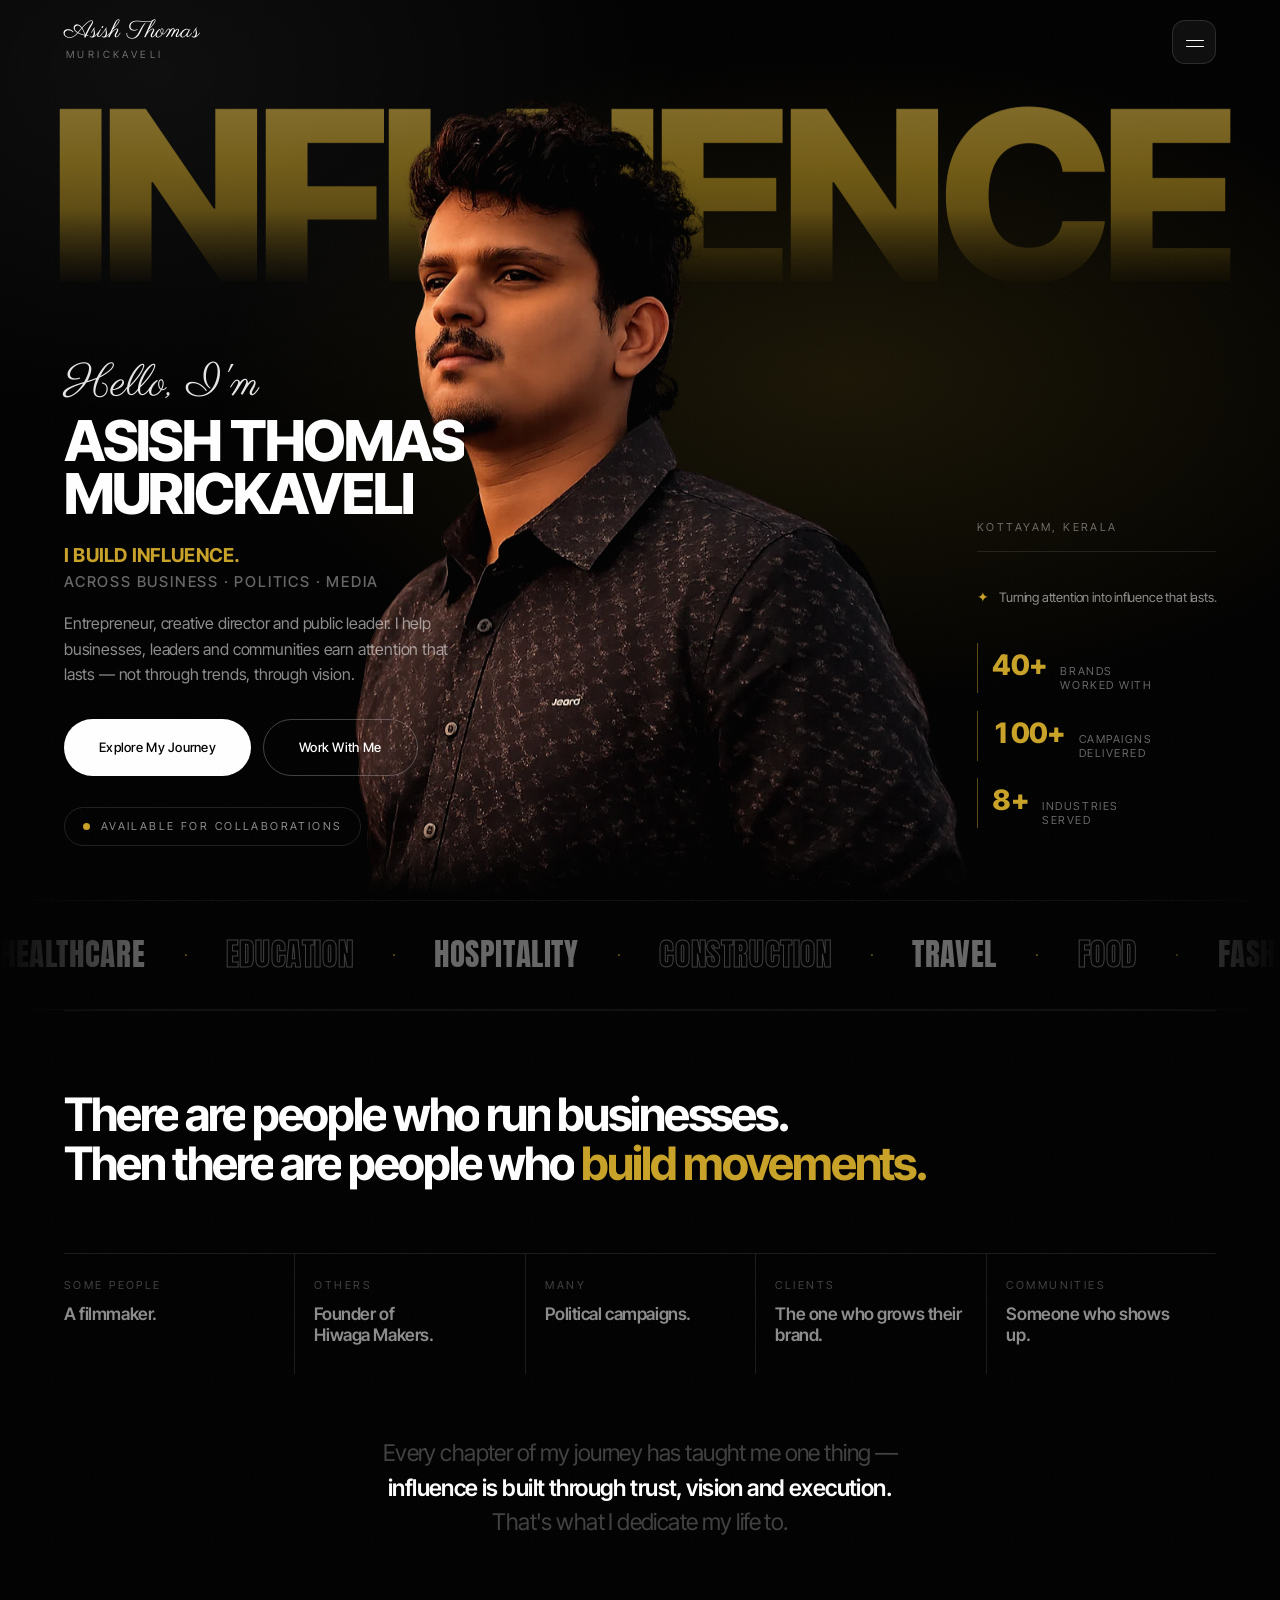
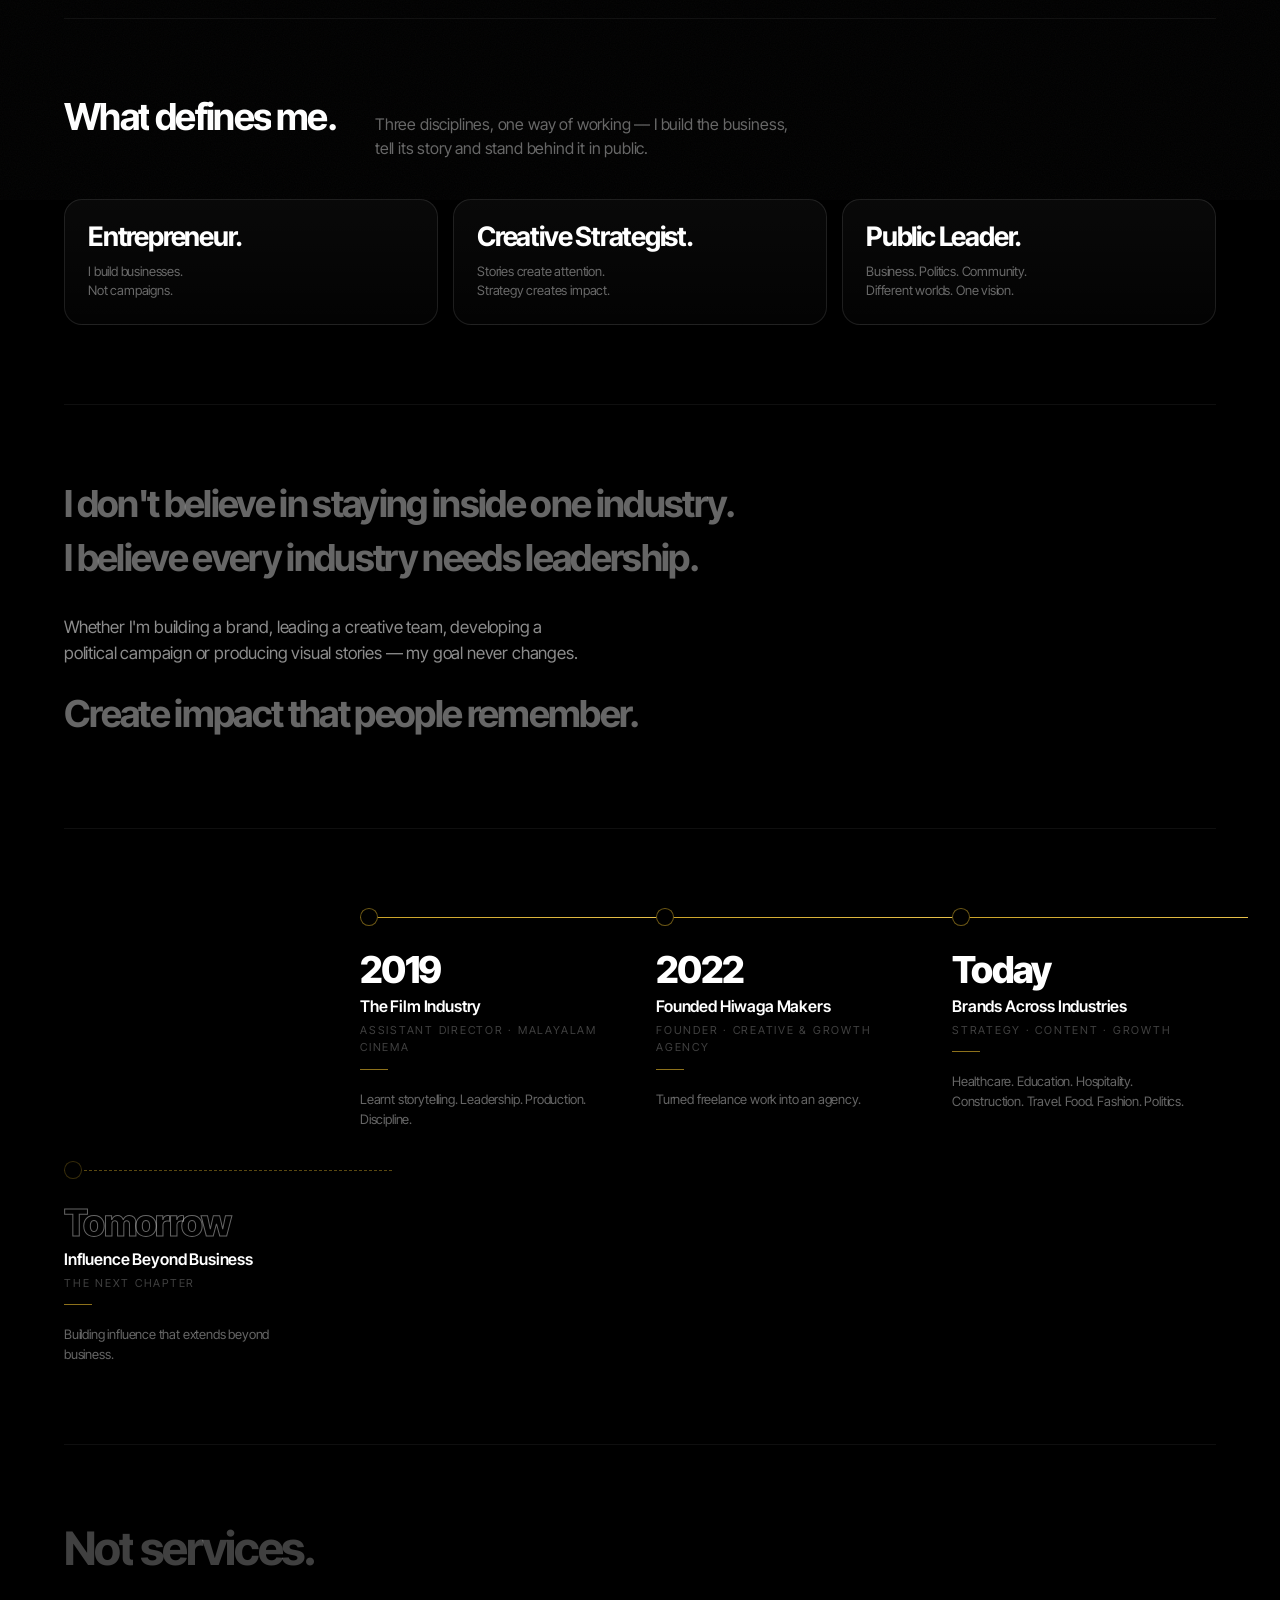
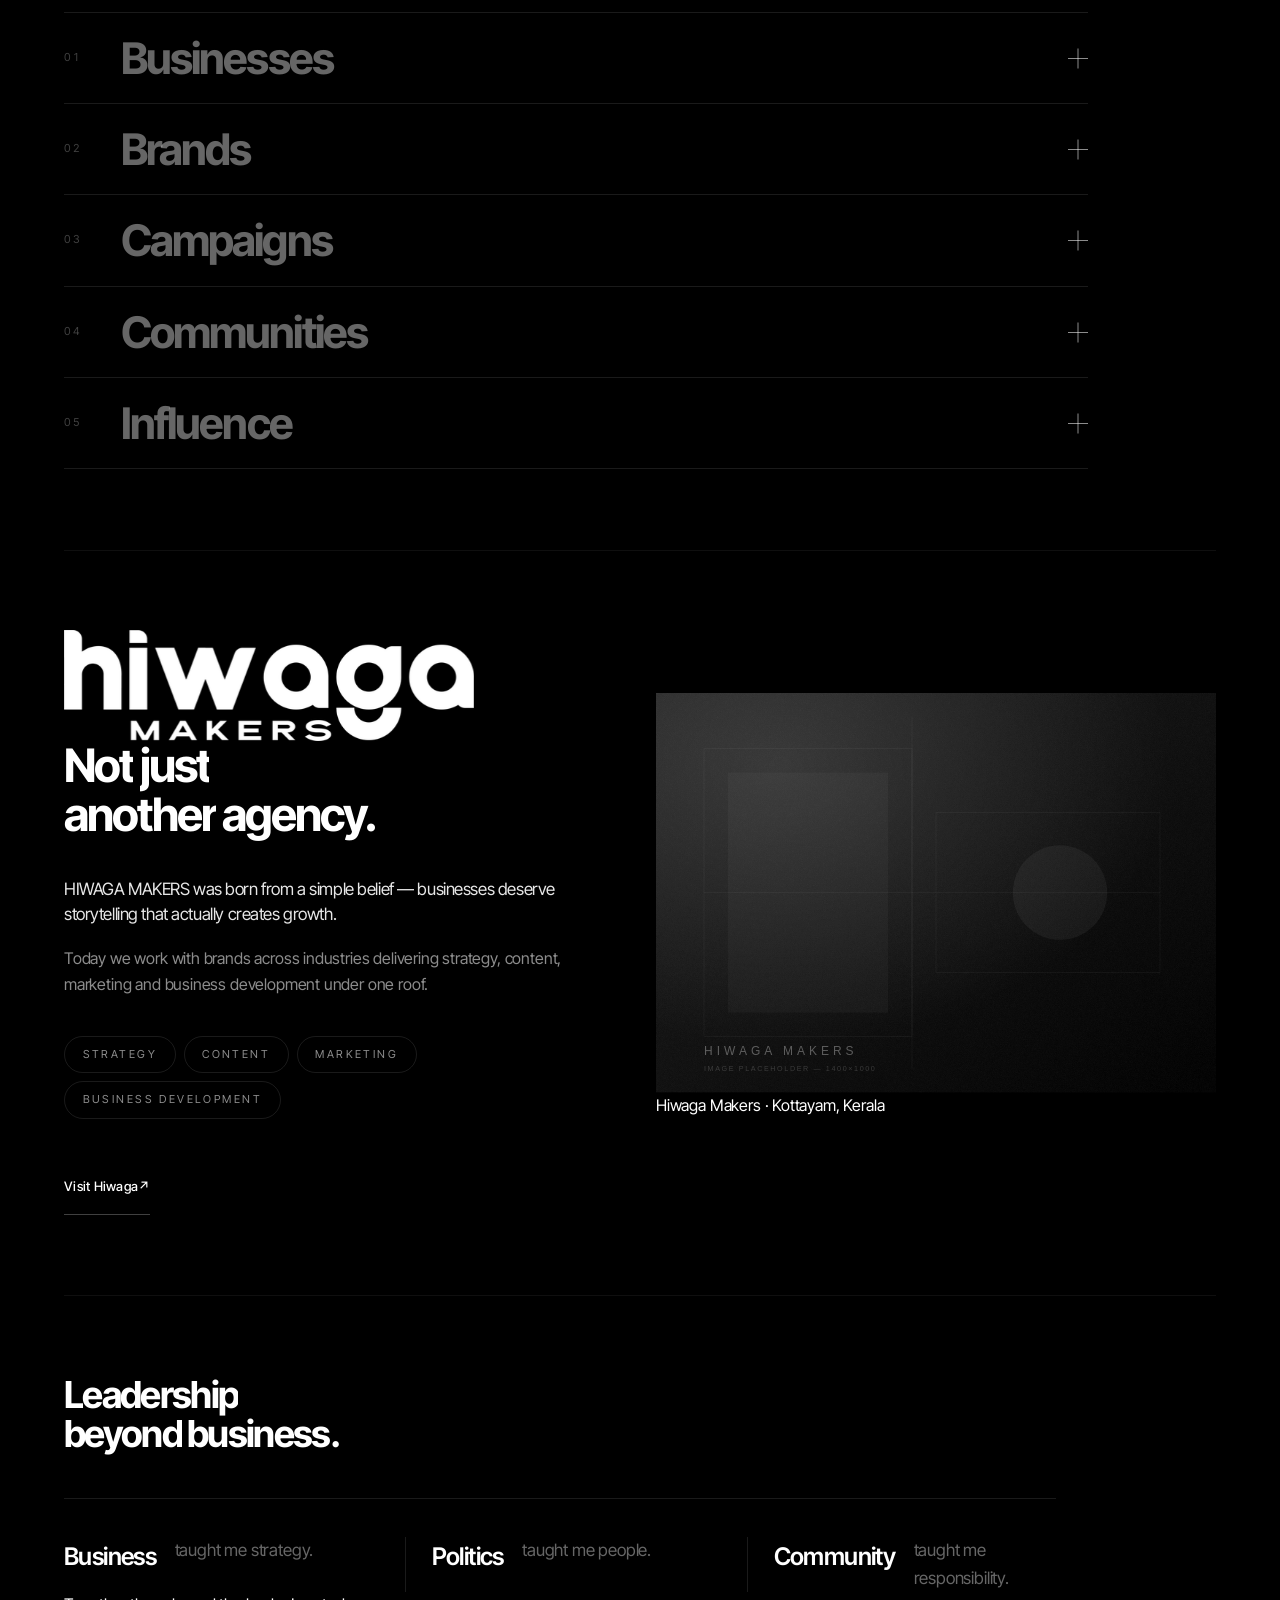
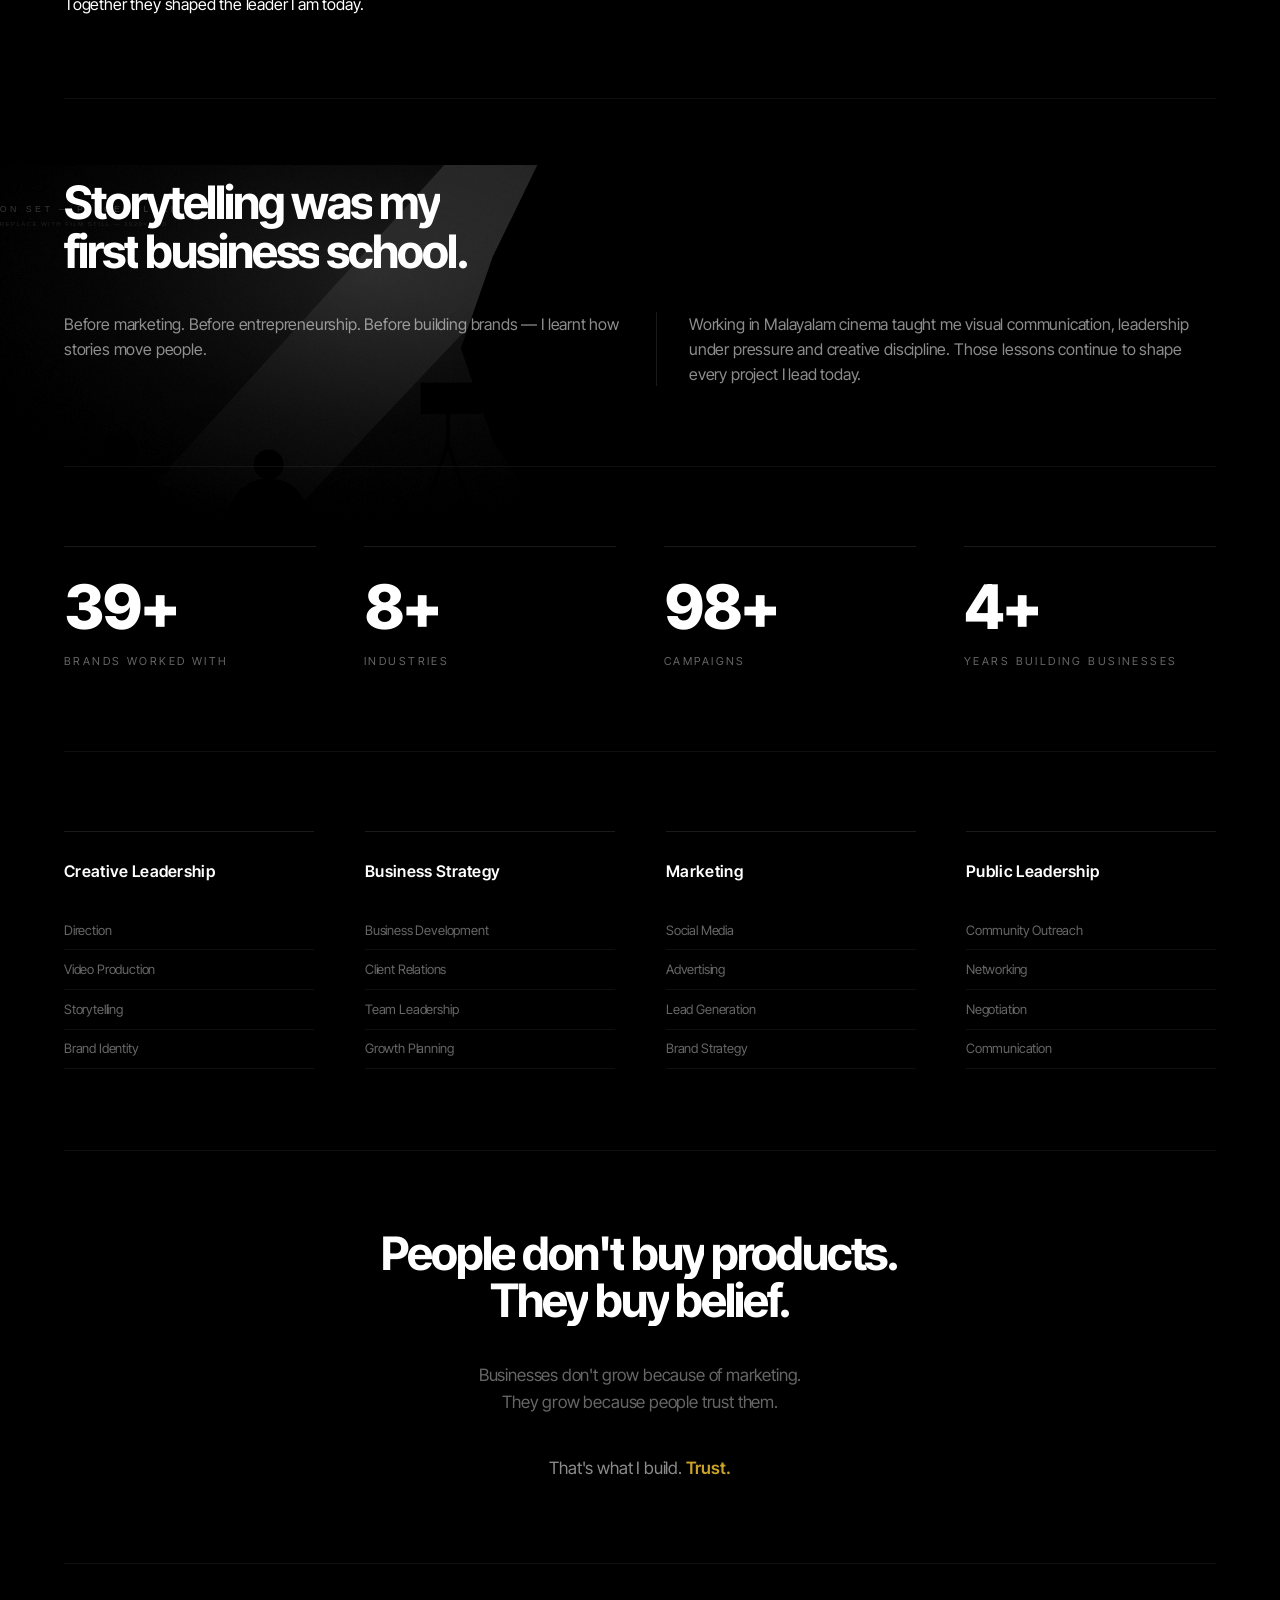
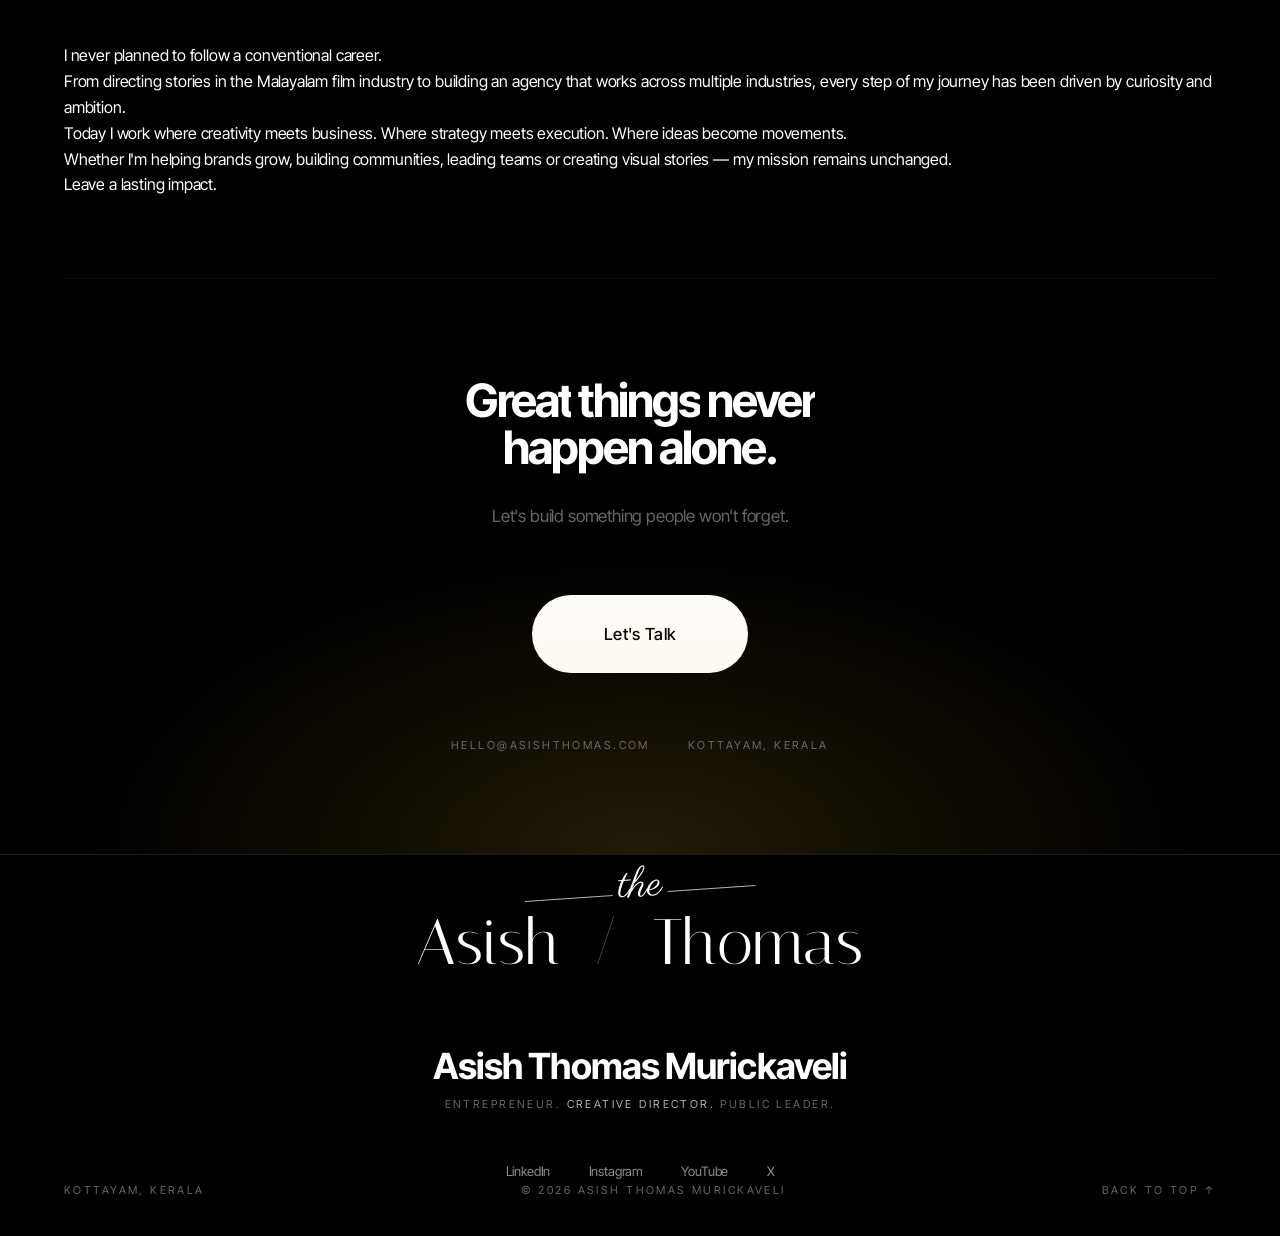
==== _shot.html @ c1691a9d "Implement the UI design for Asish portfolio - v1" ====
<!DOCTYPE html>
<html lang="en">
<head>
  <meta charset="UTF-8" />
  <meta name="viewport" content="width=device-width, initial-scale=1.0, viewport-fit=cover" />
  <meta name="theme-color" content="#000000" />

  <!-- ================= SEO ================= -->
  <title>Asish Thomas Murickaveli — I Build Influence</title>
  <meta name="description" content="Asish Thomas Murickaveli — Entrepreneur, Creative Director and Public Leader. Founder of Hiwaga Makers. Building influence across business, politics and media." />
  <meta name="author" content="Asish Thomas Murickaveli" />
  <meta name="robots" content="index, follow" />
  <link rel="canonical" href="https://asishthomas.com/" />

  <!-- Open Graph -->
  <meta property="og:type" content="website" />
  <meta property="og:title" content="Asish Thomas Murickaveli — I Build Influence" />
  <meta property="og:description" content="Entrepreneur. Creative Director. Public Leader. I help businesses, leaders and communities earn attention that lasts." />
  <meta property="og:image" content="assets/img/portrait.png" />
  <meta property="og:url" content="https://asishthomas.com/" />
  <meta name="twitter:card" content="summary_large_image" />

  <!-- ================= FONTS ================= -->
  <!-- SF Pro Display is the target face and resolves natively on Apple platforms
       (see --font-sans). Inter Tight is the fallback grotesk for everyone else;
       Italiana + Parisienne set the wordmark and the "Hello, I'm" line;
       Anton carries the industries strip. -->
  <link rel="preconnect" href="https://fonts.googleapis.com" />
  <link rel="preconnect" href="https://fonts.gstatic.com" crossorigin />
  <link href="https://fonts.googleapis.com/css2?family=Anton&family=Inter+Tight:ital,wght@0,300;0,400;0,500;0,600;0,700;0,800;0,900&family=Italiana&family=Parisienne&display=swap" rel="stylesheet" />

  <!-- ================= STYLES (modular) ================= -->
  <link rel="stylesheet" href="css/variables.css" />
  <link rel="stylesheet" href="css/base.css" />
  <link rel="stylesheet" href="css/components.css" />
  <link rel="stylesheet" href="css/sections.css" />
  <link rel="stylesheet" href="css/responsive.css" />

  <link rel="icon" href="assets/img/favicon.svg" type="image/svg+xml" />

  <!-- The hero portrait is the LCP element — fetch it alongside the CSS -->
  <link rel="preload" as="image" href="assets/img/portrait.webp" type="image/webp" fetchpriority="high" />

  <!-- Flag JS support before first paint so no-JS visitors still see everything -->
  <script>document.documentElement.classList.add('js');</script>

  <!-- Structured data -->
  <script type="application/ld+json">
  {
    "@context": "https://schema.org",
    "@type": "Person",
    "name": "Asish Thomas Murickaveli",
    "jobTitle": ["Entrepreneur", "Creative Director", "Public Leader"],
    "worksFor": { "@type": "Organization", "name": "Hiwaga Makers" },
    "address": { "@type": "PostalAddress", "addressLocality": "Kottayam", "addressRegion": "Kerala", "addressCountry": "IN" },
    "description": "Builder of influence across business, politics and media."
  }
  </script>
<style id="shotfix">
:root{--section-y:80px !important;}
.hero__img{animation:none !important;opacity:1 !important;transform:none !important}
.marquee__track{animation:none !important}
</style>
<script>
window.addEventListener('load', function(){
  var p=document.getElementById('preloader'); if(p) p.remove();
  document.body.classList.remove('is-locked'); document.body.classList.add('is-ready');
  var st=document.createElement('style'); st.textContent='*{transition:none !important}';
  document.head.appendChild(st);
  document.querySelectorAll('[data-reveal],[data-split],[data-section],.display--muted')
    .forEach(function(e){ e.classList.add('is-in'); });
});
</script></head>

<body>

<!-- ============================================================
     PRELOADER — a single counting line, no logos, no spinners
============================================================ -->
<div class="preloader" id="preloader" aria-hidden="true">
  <div class="preloader__inner">
    <span class="preloader__word">INFLUENCE</span>
    <span class="preloader__count" id="preloaderCount">00</span>
  </div>
  <div class="preloader__bar"><i id="preloaderBar"></i></div>
</div>

<!-- Film grain overlay -->
<div class="grain" aria-hidden="true"></div>

<!-- Scroll progress -->
<div class="scroll-progress" aria-hidden="true"><i id="scrollProgress"></i></div>

<a class="skip-link" href="#hero">Skip to content</a>

<!-- ============================================================
     NAVIGATION
============================================================ -->
<header class="nav" id="nav">
  <div class="nav__inner">
    <!-- Brand mark: a signature wordmark. Script given name over a
         letterspaced surname — the same pairing as the footer lockup. -->
    <a href="#hero" class="brand" aria-label="Asish Thomas Murickaveli — home">
      <span class="brand__script">Asish Thomas</span>
      <span class="brand__surname">Murickaveli</span>
    </a>

    <button class="nav__toggle" id="navToggle" aria-label="Open menu" aria-expanded="false" aria-controls="menu">
      <span></span><span></span>
    </button>
  </div>
</header>

<!-- Fullscreen menu -->
<div class="menu" id="menu" role="dialog" aria-modal="true" aria-label="Menu" hidden>
  <div class="menu__list">
    <a href="#hero"     data-nav><em>01</em> Home</a>
    <a href="#story"    data-nav><em>02</em> Story</a>
    <a href="#pillars"  data-nav><em>03</em> Pillars</a>
    <a href="#journey"  data-nav><em>04</em> Journey</a>
    <a href="#build"    data-nav><em>05</em> What I Build</a>
    <a href="#hiwaga"   data-nav><em>06</em> Hiwaga Makers</a>
    <a href="#leadership" data-nav><em>07</em> Leadership</a>
    <a href="#film"     data-nav><em>08</em> Film</a>
    <a href="#numbers"  data-nav><em>09</em> Impact</a>
    <a href="#contact"  data-nav><em>10</em> Contact</a>
  </div>
  <div class="menu__foot">
    <div class="menu__meta">
      <span>Kottayam, Kerala</span>
      <span>Entrepreneur · Creative Director · Public Leader</span>
    </div>
    <a href="#contact" class="btn btn--solid" data-nav><span>Work With Me</span></a>
  </div>
</div>

<!-- Section indicator rail -->
<nav class="rail" id="rail" aria-label="Section navigation">
  <a href="#hero"       data-nav data-rail="Home"><i></i></a>
  <a href="#story"      data-nav data-rail="Story"><i></i></a>
  <a href="#pillars"    data-nav data-rail="Pillars"><i></i></a>
  <a href="#journey"    data-nav data-rail="Journey"><i></i></a>
  <a href="#build"      data-nav data-rail="Build"><i></i></a>
  <a href="#hiwaga"     data-nav data-rail="Hiwaga"><i></i></a>
  <a href="#leadership" data-nav data-rail="Leadership"><i></i></a>
  <a href="#film"       data-nav data-rail="Film"><i></i></a>
  <a href="#numbers"    data-nav data-rail="Impact"><i></i></a>
  <a href="#contact"    data-nav data-rail="Contact"><i></i></a>
</nav>

<main id="main">

  <!-- ==========================================================
       01 · HERO
  ========================================================== -->
  <section class="hero" id="hero" data-section>
    <!-- Oversized display word. Decorative: the portrait crops into it, the
         way a title card sits behind a subject. -->
    <div class="hero__word" aria-hidden="true" data-parallax="0.04">
      <span>INFLUENCE</span>
    </div>

    <!-- Cut-out portrait: stands in front of the display word, feet feathered
         into the section edge. WebP first, PNG for older Safari. -->
    <div class="hero__media" data-parallax="0.06">
      <picture>
        <source srcset="assets/img/portrait.webp" type="image/webp" />
        <img
          src="assets/img/portrait.png"
          alt="Portrait of Asish Thomas Murickaveli"
          class="hero__img"
          width="767" height="984"
          fetchpriority="high" decoding="async" />
      </picture>
    </div>

    <div class="hero__inner">
      <div class="hero__grid">

        <div class="hero__lead">
          <p class="hero__script" data-reveal>Hello, I'm</p>

          <h1 class="hero__name" data-split data-delay="140">Asish Thomas<br />Murickaveli</h1>

          <p class="hero__role" data-reveal data-delay="520">
            I Build Influence.<br />
            <span>Across Business · Politics · Media</span>
          </p>

          <p class="hero__copy" data-reveal data-delay="600">
            Entrepreneur, creative director and public leader. I help businesses,
            leaders and communities earn attention that lasts — not through trends,
            through vision.
          </p>

          <div class="hero__actions" data-reveal data-delay="680">
            <a href="#journey" class="btn btn--solid" data-nav>
              <span>Explore My Journey</span>
            </a>
            <a href="#contact" class="btn btn--ghost" data-nav>
              <span>Work With Me</span>
            </a>
          </div>

          <p class="hero__pill" data-reveal data-delay="760">
            <span class="dot" aria-hidden="true"></span>
            Available for collaborations
          </p>
        </div>

        <aside class="hero__side">
          <p class="hero__place" data-reveal data-delay="660">Kottayam, Kerala</p>

          <p class="hero__note" data-reveal data-delay="700">
            <span class="spark" aria-hidden="true">✦</span>
            Turning attention into influence that lasts.
          </p>

          <ul class="hero__stats" aria-label="Track record">
            <li data-reveal data-delay="760"><b>40+</b><span>Brands<br />Worked With</span></li>
            <li data-reveal data-delay="820"><b>100+</b><span>Campaigns<br />Delivered</span></li>
            <li data-reveal data-delay="880"><b>8+</b><span>Industries<br />Served</span></li>
          </ul>
        </aside>

      </div>
    </div>
  </section>

  <!-- ==========================================================
       MARQUEE · Industries
  ========================================================== -->
  <section class="marquee" aria-label="Industries served">
    <div class="marquee__track">
      <div class="marquee__group">
        <span>Healthcare</span><em>·</em><span>Education</span><em>·</em><span>Hospitality</span><em>·</em>
        <span>Construction</span><em>·</em><span>Travel</span><em>·</em><span>Food</span><em>·</em>
        <span>Fashion</span><em>·</em><span>Politics</span><em>·</em>
      </div>
      <div class="marquee__group" aria-hidden="true">
        <span>Healthcare</span><em>·</em><span>Education</span><em>·</em><span>Hospitality</span><em>·</em>
        <span>Construction</span><em>·</em><span>Travel</span><em>·</em><span>Food</span><em>·</em>
        <span>Fashion</span><em>·</em><span>Politics</span><em>·</em>
      </div>
    </div>
  </section>

  <!-- ==========================================================
       02 · STORY
  ========================================================== -->
  <section class="section story" id="story" data-section>
    <div class="wrap">

      <!-- Band 1 — the statement -->
      <h2 class="story__statement" data-split>
        There are people who run businesses.<br />
        Then there are people who <span class="hl">build movements.</span>
      </h2>

      <!-- Band 2 — the same five sentences, restructured so they scan -->
      <ul class="known">
        <li class="known__item" data-reveal>
          <span class="known__who">Some people</span>
          <span class="known__what">A filmmaker.</span>
        </li>
        <li class="known__item" data-reveal data-delay="70">
          <span class="known__who">Others</span>
          <span class="known__what">Founder of Hiwaga&nbsp;Makers.</span>
        </li>
        <li class="known__item" data-reveal data-delay="140">
          <span class="known__who">Many</span>
          <span class="known__what">Political campaigns.</span>
        </li>
        <li class="known__item" data-reveal data-delay="210">
          <span class="known__who">Clients</span>
          <span class="known__what">The one who grows their brand.</span>
        </li>
        <li class="known__item" data-reveal data-delay="280">
          <span class="known__who">Communities</span>
          <span class="known__what">Someone who shows up.</span>
        </li>
      </ul>

      <!-- Band 3 — the conclusion -->
      <blockquote class="creed" data-reveal>
        <span>Every chapter of my journey has taught me one thing —</span>
        <strong>influence is built through trust, vision and execution.</strong>
        <span>That's what I dedicate my life to.</span>
      </blockquote>

    </div>
  </section>

  <!-- ==========================================================
       03 · PILLARS
  ========================================================== -->
  <section class="section pillars" id="pillars" data-section>
    <div class="wrap">
      <header class="intro">
        <h2 class="intro__title" data-split>What defines me.</h2>
        <p class="intro__sub" data-reveal data-delay="120">
          Three disciplines, one way of working — I build the business, tell its story
          and stand behind it in public.
        </p>
      </header>

      <div class="cards">

        <article class="card" data-reveal>
          <span class="card__glow" aria-hidden="true"></span>
            <h3 class="card__title">Entrepreneur.</h3>
            <p class="card__text">I build businesses.<br />Not campaigns.</p>
          <span class="card__line" aria-hidden="true"></span>
        </article>

        <article class="card" data-reveal data-delay="90">
          <span class="card__glow" aria-hidden="true"></span>
            <h3 class="card__title">Creative Strategist.</h3>
            <p class="card__text">Stories create attention.<br />Strategy creates impact.</p>
          <span class="card__line" aria-hidden="true"></span>
        </article>

        <article class="card" data-reveal data-delay="180">
          <span class="card__glow" aria-hidden="true"></span>
            <h3 class="card__title">Public Leader.</h3>
            <p class="card__text">Business. Politics. Community.<br />Different worlds. One vision.</p>
          <span class="card__line" aria-hidden="true"></span>
        </article>

      </div>
    </div>
  </section>

  <!-- ==========================================================
       WHO AM I — large typography statement
  ========================================================== -->
  <section class="section statement" data-section>
    <div class="wrap">
      <p class="statement__line" data-reveal>I don't believe in staying inside one industry.</p>
      <p class="statement__line" data-reveal data-delay="80">I believe every industry needs leadership.</p>
      <p class="statement__small" data-reveal data-delay="160">
        Whether I'm building a brand, leading a creative team, developing a political campaign
        or producing visual stories — my goal never changes.
      </p>
      <p class="statement__line statement__line--hi" data-reveal data-delay="240">Create impact that people remember.</p>
    </div>
  </section>

  <!-- ==========================================================
       04 · JOURNEY TIMELINE
  ========================================================== -->
  <section class="section journey" id="journey" data-section>
    <div class="wrap">
      <!-- Every chapter visible at once. Interaction is hover + a line that
           fills as the section scrolls past — nothing is hidden behind a click. -->
      <ol class="track" id="track">
        <span class="track__line" aria-hidden="true"><i></i></span>

        <li class="track__step" data-reveal>
          <span class="track__node" aria-hidden="true"></span>
          <p class="track__year">2019</p>
          <h3 class="track__title">The Film Industry</h3>
          <p class="track__role">Assistant Director · Malayalam Cinema</p>
          <p class="track__text">Learnt storytelling. Leadership. Production. Discipline.</p>
        </li>

        <li class="track__step" data-reveal data-delay="90">
          <span class="track__node" aria-hidden="true"></span>
          <p class="track__year">2022</p>
          <h3 class="track__title">Founded Hiwaga Makers</h3>
          <p class="track__role">Founder · Creative &amp; Growth Agency</p>
          <p class="track__text">Turned freelance work into an agency.</p>
        </li>

        <li class="track__step" data-reveal data-delay="180">
          <span class="track__node" aria-hidden="true"></span>
          <p class="track__year">Today</p>
          <h3 class="track__title">Brands Across Industries</h3>
          <p class="track__role">Strategy · Content · Growth</p>
          <p class="track__text">Healthcare. Education. Hospitality. Construction. Travel. Food. Fashion. Politics.</p>
        </li>

        <li class="track__step track__step--future" data-reveal data-delay="270">
          <span class="track__node" aria-hidden="true"></span>
          <p class="track__year">Tomorrow</p>
          <h3 class="track__title">Influence Beyond Business</h3>
          <p class="track__role">The next chapter</p>
          <p class="track__text">Building influence that extends beyond business.</p>
        </li>
      </ol>
  </section>

  <!-- ==========================================================
       05 · WHAT I BUILD — expanding list, not cards
  ========================================================== -->
  <section class="section build" id="build" data-section>
    <div class="wrap">
      <h2 class="display" data-split>Not services.</h2>

      <div class="accordion" id="accordion">
        <div class="acc" data-reveal>
          <button class="acc__head" aria-expanded="false">
            <span class="acc__index">01</span>
            <span class="acc__title">Businesses</span>
            <span class="acc__icon" aria-hidden="true"></span>
          </button>
          <div class="acc__panel"><div class="acc__inner">
            <p>Ventures built to stand on their own — structure, positioning, revenue model and the team that runs it. I don't consult from the sidelines; I build the thing and stay accountable for whether it works.</p>
          </div></div>
        </div>

        <div class="acc" data-reveal>
          <button class="acc__head" aria-expanded="false">
            <span class="acc__index">02</span>
            <span class="acc__title">Brands</span>
            <span class="acc__icon" aria-hidden="true"></span>
          </button>
          <div class="acc__panel"><div class="acc__inner">
            <p>Identity, voice and visual language that make a business recognisable before it is ever explained. A brand is not a logo — it is the memory people keep of you.</p>
          </div></div>
        </div>

        <div class="acc" data-reveal>
          <button class="acc__head" aria-expanded="false">
            <span class="acc__index">03</span>
            <span class="acc__title">Campaigns</span>
            <span class="acc__icon" aria-hidden="true"></span>
          </button>
          <div class="acc__panel"><div class="acc__inner">
            <p>Commercial and political. Message architecture, creative direction, ground execution and the discipline to measure what actually moved. Attention is easy. Movement is the work.</p>
          </div></div>
        </div>

        <div class="acc" data-reveal>
          <button class="acc__head" aria-expanded="false">
            <span class="acc__index">04</span>
            <span class="acc__title">Communities</span>
            <span class="acc__icon" aria-hidden="true"></span>
          </button>
          <div class="acc__panel"><div class="acc__inner">
            <p>People organised around a shared belief outlast any campaign cycle. I build rooms worth walking into — and keep showing up in them long after the cameras leave.</p>
          </div></div>
        </div>

        <div class="acc" data-reveal>
          <button class="acc__head" aria-expanded="false">
            <span class="acc__index">05</span>
            <span class="acc__title">Influence</span>
            <span class="acc__icon" aria-hidden="true"></span>
          </button>
          <div class="acc__panel"><div class="acc__inner">
            <p>The compound result of all four. Influence is what remains when the budget stops — trust that carries a name into rooms it was never introduced to.</p>
          </div></div>
        </div>
      </div>
    </div>
  </section>

  <!-- ==========================================================
       06 · HIWAGA MAKERS
  ========================================================== -->
  <section class="section hiwaga" id="hiwaga" data-section>
    <div class="wrap hiwaga__grid">
      <div class="hiwaga__text">
        <a class="hiwaga__logo" href="https://www.hiwagamakers.com/" target="_blank"
           rel="noopener noreferrer" aria-label="Hiwaga Makers — visit the website" data-reveal>
          <picture>
            <source srcset="assets/img/hiwaga-logo.webp" type="image/webp" />
            <img src="assets/img/hiwaga-logo.png" alt="Hiwaga Makers"
                 width="560" height="152" loading="lazy" decoding="async" />
          </picture>
        </a>

        <h2 class="display" data-split>Not just<br />another agency.</h2>
        <p class="lead" data-reveal>
          HIWAGA MAKERS was born from a simple belief — businesses deserve storytelling
          that actually creates growth.
        </p>
        <p class="body" data-reveal data-delay="80">
          Today we work with brands across industries delivering strategy, content,
          marketing and business development under one roof.
        </p>
        <ul class="hiwaga__services" data-reveal data-delay="140">
          <li>Strategy</li><li>Content</li><li>Marketing</li><li>Business Development</li>
        </ul>
        <a href="https://www.hiwagamakers.com/" class="btn btn--line"
           target="_blank" rel="noopener noreferrer"><span>Visit Hiwaga</span></a>
      </div>

      <figure class="hiwaga__media" data-parallax="0.08">
        <img src="assets/img/hiwaga.svg" alt="Hiwaga Makers studio work" loading="lazy" decoding="async" width="1400" height="1000" />
        <figcaption>Hiwaga Makers · Kottayam, Kerala</figcaption>
      </figure>
    </div>
  </section>

  <!-- ==========================================================
       07 · LEADERSHIP
  ========================================================== -->
  <section class="section leadership" id="leadership" data-section>
    <div class="wrap">
      <h2 class="display display--lg" data-split>Leadership<br />beyond business.</h2>

      <div class="triad">
        <div class="triad__item" data-reveal>
          <span class="triad__k">Business</span>
          <p>taught me strategy.</p>
        </div>
        <div class="triad__item" data-reveal data-delay="80">
          <span class="triad__k">Politics</span>
          <p>taught me people.</p>
        </div>
        <div class="triad__item" data-reveal data-delay="160">
          <span class="triad__k">Community</span>
          <p>taught me responsibility.</p>
        </div>
      </div>

      <p class="leadership__close" data-reveal data-delay="220">
        Together they shaped the leader I am today.
      </p>
    </div>
  </section>

  <!-- ==========================================================
       08 · FILM
  ========================================================== -->
  <section class="section film" id="film" data-section>
    <figure class="film__media" data-parallax="0.14">
      <img src="assets/img/film.svg" alt="On set, Malayalam cinema" loading="lazy" decoding="async" width="1920" height="1080" />
    </figure>

    <div class="wrap film__inner">
      <h2 class="display" data-split>Storytelling was my<br />first business school.</h2>
      <div class="film__cols">
        <p data-reveal>Before marketing. Before entrepreneurship. Before building brands — I learnt how stories move people.</p>
        <p data-reveal data-delay="80">Working in Malayalam cinema taught me visual communication, leadership under pressure and creative discipline. Those lessons continue to shape every project I lead today.</p>
      </div>
    </div>
  </section>

  <!-- ==========================================================
       09 · NUMBERS
  ========================================================== -->
  <section class="section numbers" id="numbers" data-section>
    <div class="wrap">
      <div class="numbers__grid">
        <div class="num" data-reveal>
          <span class="num__value" data-count="40" data-suffix="+">0</span>
          <span class="num__label">Brands Worked With</span>
        </div>
        <div class="num" data-reveal data-delay="80">
          <span class="num__value" data-count="8" data-suffix="+">0</span>
          <span class="num__label">Industries</span>
        </div>
        <div class="num" data-reveal data-delay="160">
          <span class="num__value" data-count="100" data-suffix="+">0</span>
          <span class="num__label">Campaigns</span>
        </div>
        <div class="num" data-reveal data-delay="240">
          <span class="num__value" data-count="4" data-suffix="+">0</span>
          <span class="num__label">Years Building Businesses</span>
        </div>
      </div>
    </div>
  </section>

  <!-- ==========================================================
       SKILLS
  ========================================================== -->
  <section class="section skills" id="skills" data-section>
    <div class="wrap">
      <div class="skills__grid">
        <div class="skill" data-reveal>
          <h3>Creative Leadership</h3>
          <ul><li>Direction</li><li>Video Production</li><li>Storytelling</li><li>Brand Identity</li></ul>
        </div>
        <div class="skill" data-reveal data-delay="80">
          <h3>Business Strategy</h3>
          <ul><li>Business Development</li><li>Client Relations</li><li>Team Leadership</li><li>Growth Planning</li></ul>
        </div>
        <div class="skill" data-reveal data-delay="160">
          <h3>Marketing</h3>
          <ul><li>Social Media</li><li>Advertising</li><li>Lead Generation</li><li>Brand Strategy</li></ul>
        </div>
        <div class="skill" data-reveal data-delay="240">
          <h3>Public Leadership</h3>
          <ul><li>Community Outreach</li><li>Networking</li><li>Negotiation</li><li>Communication</li></ul>
        </div>
      </div>
    </div>
  </section>

  <!-- ==========================================================
       PHILOSOPHY
  ========================================================== -->
  <section class="section philosophy" data-section>
    <div class="wrap">
      <h2 class="philosophy__big" data-split>People don't buy products.<br />They buy belief.</h2>
      <div class="philosophy__sub">
        <p data-reveal>Businesses don't grow because of marketing.</p>
        <p data-reveal data-delay="80">They grow because people trust them.</p>
        <p class="philosophy__punch" data-reveal data-delay="160">That's what I build. <span>Trust.</span></p>
      </div>
    </div>
  </section>

  <!-- ==========================================================
       ABOUT — long form, editorial
  ========================================================== -->
  <section class="section about" id="about" data-section>
    <div class="wrap about__grid">
      <div class="about__text">
        <p data-reveal>I never planned to follow a conventional career.</p>
        <p data-reveal data-delay="60">From directing stories in the Malayalam film industry to building an agency that works across multiple industries, every step of my journey has been driven by curiosity and ambition.</p>
        <p data-reveal data-delay="120">Today I work where creativity meets business. Where strategy meets execution. Where ideas become movements.</p>
        <p data-reveal data-delay="180">Whether I'm helping brands grow, building communities, leading teams or creating visual stories — my mission remains unchanged.</p>
        <p class="about__mission" data-reveal data-delay="240">Leave a lasting impact.</p>
      </div>
    </div>
  </section>

  <!-- ==========================================================
       12 · CONTACT
  ========================================================== -->
  <section class="section contact" id="contact" data-section>
    <div class="wrap contact__inner">
      <h2 class="contact__big" data-split>Great things never<br />happen alone.</h2>
      <p class="contact__sub" data-reveal>Let's build something people won't forget.</p>

      <a href="mailto:hello@asishthomas.com" class="btn btn--big"><span>Let's Talk</span></a>

      <div class="contact__meta">
        <a href="mailto:hello@asishthomas.com" data-reveal>hello@asishthomas.com</a>
        <span data-reveal data-delay="60">Kottayam, Kerala</span>
      </div>
    </div>
  </section>

</main>

<!-- ============================================================
     FOOTER
============================================================ -->
<footer class="footer" data-section>
  <div class="wrap">
    <div class="wordmark" aria-hidden="true">
      <span class="wordmark__the">the</span>
      <span class="wordmark__name">Asish <i>/</i> Thomas</span>
    </div>

    <h2 class="footer__name">Asish Thomas Murickaveli</h2>
    <p class="footer__roles">Entrepreneur. <span>Creative Director.</span> Public Leader.</p>

    <div class="footer__links">
      <a href="#">LinkedIn</a>
      <a href="#">Instagram</a>
      <a href="#">YouTube</a>
      <a href="#">X</a>
    </div>

    <div class="footer__bottom">
      <span>Kottayam, Kerala</span>
      <span>&copy; <span id="year">2026</span> Asish Thomas Murickaveli</span>
      <a href="#hero" data-nav>Back to top ↑</a>
    </div>
  </div>
</footer>

<!-- ================= SCRIPTS ================= -->
<script src="js/main.js" defer></script>
</body>
</html>
---- css/variables.css ----
/* ============================================================
   VARIABLES — single source of truth for the whole design system
   Black. White. Type. Space. Nothing decorative.
============================================================ */

:root {
  /* ---------- Colour ---------- */
  --black:        #000000;
  --off-black:    #050505;
  --ink:          #0a0a0a;   /* raised surfaces */
  --white:        #ffffff;
  --white-90:     rgba(255, 255, 255, 0.90);
  --white-70:     rgba(255, 255, 255, 0.70);
  --white-55:     rgba(255, 255, 255, 0.55);
  --white-40:     rgba(255, 255, 255, 0.40);
  --white-25:     rgba(255, 255, 255, 0.25);
  --white-12:     rgba(255, 255, 255, 0.12);
  --white-08:     rgba(255, 255, 255, 0.08);
  --line:         rgba(255, 255, 255, 0.10);
  --line-soft:    rgba(255, 255, 255, 0.06);

  /* The accent — a single tungsten gold. Emphasis, numbers and light; never a fill. */
  --accent:        #c9a227;
  --accent-bright: #e8c14a;   /* top of the display-word gradient */
  --accent-deep:   #6b5310;   /* bottom of it */
  --accent-glow:   rgba(201, 162, 39, 0.16);

  /* ---------- Type ---------- */
  /* SF Pro is the target face. On Apple platforms -apple-system resolves to the
     real SF Pro Display/Text with correct optical sizing; elsewhere Helvetica Neue
     and Inter Tight (the closest freely-licensable grotesk) stand in. Apple's
     licence does not permit self-hosting SF Pro as a webfont. */
  --font-sans: -apple-system, BlinkMacSystemFont, 'SF Pro Display', 'SF Pro Text',
               'Helvetica Neue', 'Inter Tight', Inter, Helvetica, Arial, sans-serif;
  --font-display: 'Italiana', 'Inter Tight', serif;      /* signature wordmark */
  --font-script: 'Parisienne', 'Snell Roundhand', 'Apple Chancery', cursive;  /* signature */
  --font-impact: 'Anton', 'Haettenschweiler', 'Arial Narrow Bold', var(--font-sans);

  /* Fluid type scale — 320px → 1920px, clamps keep it sane at 4K */
  --fs-hero:    clamp(2.5rem, 6.2vw, 7rem);
  --fs-display: clamp(1.875rem, 3.6vw, 3.5rem);
  --fs-lg:      clamp(1.625rem, 2.9vw, 2.75rem);
  --fs-md:      clamp(1.25rem, 1.9vw, 1.75rem);
  --fs-lead:    clamp(1.0625rem, 1.3vw, 1.25rem);
  --fs-body:    clamp(1rem, 1.15vw, 1.125rem);
  --fs-sm:      clamp(0.8125rem, 1vw, 0.9375rem);
  --fs-label:   clamp(0.6875rem, 0.85vw, 0.75rem);

  --lh-tight:   0.92;
  --lh-snug:    1.06;
  --lh-body:    1.62;

  --ls-tight:   -0.045em;   /* big headlines, SF-Pro-Display style optical tightening */
  --ls-snug:    -0.025em;
  --ls-wide:    0.22em;     /* labels / eyebrows */

  /* ---------- Space ---------- */
  --gutter:     clamp(1.25rem, 5vw, 5rem);
  --section-y:  clamp(3.5rem, 8vh, 6.5rem);
  --maxw:       1440px;   /* content column — keeps generous air at 1920+ */
  --maxw-text:  62ch;

  /* ---------- Motion ---------- */
  --ease:        cubic-bezier(0.22, 1, 0.36, 1);      /* out-expo-ish */
  --ease-inout:  cubic-bezier(0.76, 0, 0.24, 1);
  --dur-fast:    280ms;
  --dur:         620ms;
  --dur-slow:    1100ms;

  /* ---------- Layers ---------- */
  --z-menu:     850;
  --z-nav:      880;   /* above the menu — the toggle doubles as its close button */
  --z-grain:    900;
  --z-loader:   1100;

  --nav-h: 84px;
}

@media (max-width: 720px) {
  :root { --nav-h: 64px; }
}
---- css/base.css ----
/* ============================================================
   BASE — reset, document, typography primitives, utilities
============================================================ */

*, *::before, *::after { box-sizing: border-box; }

* { margin: 0; padding: 0; }

html {
  -webkit-text-size-adjust: 100%;
  scroll-behavior: smooth;
  /* offset anchor landings for the fixed nav */
  scroll-padding-top: var(--nav-h);
}

body {
  background: var(--black);
  color: var(--white);
  font-family: var(--font-sans);
  font-size: var(--fs-body);
  line-height: var(--lh-body);
  font-weight: 400;
  letter-spacing: -0.011em;
  -webkit-font-smoothing: antialiased;
  -moz-osx-font-smoothing: grayscale;
  overflow-x: hidden;
  text-rendering: optimizeLegibility;
}

body.is-locked { overflow: hidden; }

img, svg, video {
  display: block;
  max-width: 100%;
  height: auto;
}

ul, ol { list-style: none; }

a {
  color: inherit;
  text-decoration: none;
}

button {
  font: inherit;
  color: inherit;
  background: none;
  border: 0;
  cursor: pointer;
}

::selection {
  background: var(--white);
  color: var(--black);
}

/* Focus — visible, but only for keyboard users */
:focus-visible {
  outline: 1px solid var(--white);
  outline-offset: 4px;
}

/* ---------- Scrollbar ---------- */
::-webkit-scrollbar { width: 8px; }
::-webkit-scrollbar-track { background: var(--black); }
::-webkit-scrollbar-thumb { background: var(--white-12); }
::-webkit-scrollbar-thumb:hover { background: var(--white-25); }

/* ============================================================
   TYPE PRIMITIVES
============================================================ */

h1, h2, h3, h4 {
  font-weight: 700;
  line-height: var(--lh-tight);
  letter-spacing: var(--ls-tight);
  text-wrap: balance;
}

.display {
  font-size: var(--fs-display);
  font-weight: 700;
  line-height: var(--lh-snug);
  letter-spacing: var(--ls-tight);
}

.display--lg { font-size: var(--fs-lg); }

/* Payoff phrase inside a statement — used sparingly, one per section at most */
.hl { color: var(--accent); }

.display--muted {
  color: var(--white-25);
  transition: color var(--dur-slow) var(--ease);
}
.display--muted.is-in { color: var(--white); }
.display--muted .hl { color: var(--accent); }

.lead {
  font-size: var(--fs-lead);
  line-height: 1.45;
  letter-spacing: var(--ls-snug);
  color: var(--white-90);
  max-width: var(--maxw-text);
}

.body {
  font-size: var(--fs-body);
  color: var(--white-55);
  max-width: var(--maxw-text);
}

/* ============================================================
   LAYOUT
============================================================ */

.wrap {
  width: 100%;
  max-width: var(--maxw);
  margin-inline: auto;
  padding-inline: var(--gutter);
}

.section {
  position: relative;
  padding-block: var(--section-y);
}

/* A hairline between major sections, drawn on scroll */
.section::before {
  content: "";
  position: absolute;
  inset-inline: var(--gutter);
  top: 0;
  height: 1px;
  background: var(--line-soft);
}

.skip-link {
  position: absolute;
  left: -9999px;
  top: 0;
  z-index: 1200;
  background: var(--white);
  color: var(--black);
  padding: 0.75rem 1.25rem;
  font-size: 0.875rem;
}
.skip-link:focus { left: 1rem; top: 1rem; }

.sr-only {
  position: absolute;
  width: 1px; height: 1px;
  padding: 0; margin: -1px;
  overflow: hidden;
  clip: rect(0 0 0 0);
  white-space: nowrap;
}

/* ============================================================
   ANIMATION PRIMITIVES
   Two mechanisms only:
   1. [data-reveal]  → fade + rise
   2. [data-split]   → per-word mask reveal (words wrapped by JS)
============================================================ */

/* Gated on `.js` so the page is fully readable if JavaScript never loads */
.js [data-reveal] {
  opacity: 0;
  transform: translate3d(0, 28px, 0);
  transition:
    opacity var(--dur-slow) var(--ease),
    transform var(--dur-slow) var(--ease);
  transition-delay: var(--d, 0ms);
  will-change: opacity, transform;
}
.js [data-reveal].is-in {
  opacity: 1;
  transform: none;
}

/* word masking */
.word {
  display: inline-block;
  overflow: hidden;
  vertical-align: top;
  padding-bottom: 0.06em;   /* room for descenders inside the mask */
  margin-bottom: -0.06em;
}
.word > i {
  display: inline-block;
  font-style: inherit;
  transform: translate3d(0, 110%, 0);
  transition: transform 1s var(--ease);
  transition-delay: var(--d, 0ms);
  will-change: transform;
}
[data-split].is-in .word > i { transform: none; }

/* Preloader only exists with JS — hide it otherwise */
html:not(.js) .preloader { display: none; }

/* ============================================================
   REDUCED MOTION — everything resolves instantly, nothing moves
============================================================ */
@media (prefers-reduced-motion: reduce) {
  html { scroll-behavior: auto; }

  *,
  *::before,
  *::after {
    animation-duration: 0.001ms !important;
    animation-iteration-count: 1 !important;
    transition-duration: 0.001ms !important;
    scroll-behavior: auto !important;
  }

  [data-reveal] { opacity: 1 !important; transform: none !important; }
  .word > i { transform: none !important; }
  .grain { display: none !important; }
  .marquee__track { animation: none !important; }
}
---- css/components.css ----
/* ============================================================
   COMPONENTS — chrome that lives above the page
   Preloader · Grain · Nav · Menu ·
   Rail · Buttons · Marquee · Accordion
============================================================ */

/* ------------------------------------------------------------
   PRELOADER
------------------------------------------------------------ */
.preloader {
  position: fixed;
  inset: 0;
  z-index: var(--z-loader);
  background: var(--black);
  display: grid;
  place-content: center;
  transition: opacity 700ms var(--ease), visibility 700ms;
}
.preloader.is-done {
  opacity: 0;
  visibility: hidden;
  pointer-events: none;
}
.preloader__inner {
  display: flex;
  align-items: baseline;
  gap: clamp(1rem, 3vw, 2.5rem);
}
.preloader__word {
  font-size: clamp(1.5rem, 5vw, 3.5rem);
  font-weight: 700;
  letter-spacing: var(--ls-tight);
}
.preloader__count {
  font-size: var(--fs-label);
  letter-spacing: var(--ls-wide);
  color: var(--white-40);
  font-variant-numeric: tabular-nums;
}
.preloader__bar {
  position: absolute;
  left: var(--gutter);
  right: var(--gutter);
  bottom: var(--gutter);
  height: 1px;
  background: var(--white-08);
  overflow: hidden;
}
.preloader__bar i {
  display: block;
  height: 100%;
  width: 100%;
  background: var(--white);
  transform: scaleX(0);
  transform-origin: left;
  transition: transform 200ms linear;
}

/* ------------------------------------------------------------
   GRAIN — texture keeps flat black from looking like dead pixels
------------------------------------------------------------ */
.grain {
  position: fixed;
  inset: -100%;
  z-index: var(--z-grain);
  pointer-events: none;
  opacity: 0.035;
  background-image: url("data:image/svg+xml,%3Csvg xmlns='http://www.w3.org/2000/svg' width='160' height='160'%3E%3Cfilter id='n'%3E%3CfeTurbulence type='fractalNoise' baseFrequency='0.85' numOctaves='3'/%3E%3C/filter%3E%3Crect width='160' height='160' filter='url(%23n)'/%3E%3C/svg%3E");
  animation: grain 8s steps(6) infinite;
}
@keyframes grain {
  0%   { transform: translate(0, 0); }
  16%  { transform: translate(-2%, -3%); }
  33%  { transform: translate(-4%, 2%); }
  50%  { transform: translate(2%, -4%); }
  66%  { transform: translate(-1%, 3%); }
  83%  { transform: translate(3%, 1%); }
  100% { transform: translate(0, 0); }
}

/* ------------------------------------------------------------
   SCROLL PROGRESS
------------------------------------------------------------ */
.scroll-progress {
  position: fixed;
  top: 0; left: 0; right: 0;
  height: 2px;
  z-index: calc(var(--z-nav) + 1);
  pointer-events: none;
}
.scroll-progress i {
  display: block;
  height: 100%;
  width: 100%;
  background: var(--white);
  transform: scaleX(0);
  transform-origin: left;
}

/* ------------------------------------------------------------
   NAVIGATION
------------------------------------------------------------ */
.nav {
  position: fixed;
  top: 0; left: 0; right: 0;
  z-index: var(--z-nav);
  height: var(--nav-h);
  display: flex;
  align-items: center;
  background: transparent;
  border-bottom: 1px solid transparent;
  transition:
    background-color 500ms var(--ease),
    backdrop-filter 500ms var(--ease),
    border-color 500ms var(--ease),
    transform 600ms var(--ease);
}
.nav.is-solid {
  background: rgba(0, 0, 0, 0.72);
  backdrop-filter: saturate(160%) blur(18px);
  -webkit-backdrop-filter: saturate(160%) blur(18px);
  border-bottom-color: var(--line);
}
.nav.is-hidden { transform: translate3d(0, -100%, 0); }

.nav__inner {
  width: 100%;
  max-width: var(--maxw);
  margin-inline: auto;
  padding-inline: var(--gutter);
  display: flex;
  align-items: center;
  justify-content: space-between;
  gap: 2rem;
}

/* ---------- Brand mark ---------- */
.brand {
  display: flex;
  flex-direction: column;
  gap: 0.1rem;
  padding-block: 0.15rem;
}
.brand__script {
  font-family: var(--font-script);
  font-size: clamp(1.45rem, 1.9vw, 1.8rem);
  line-height: 0.92;
  letter-spacing: 0.01em;
  color: var(--white);
  /* script faces sit high in the box — nudge the optical baseline */
  padding-bottom: 0.06em;
  transition: opacity 400ms var(--ease);
}
.brand__surname {
  font-size: 0.625rem;
  letter-spacing: 0.34em;
  text-transform: uppercase;
  color: var(--white-40);
  padding-left: 0.2em;
  transition: color 400ms var(--ease);
}
.brand:hover .brand__script { opacity: 0.75; }
.brand:hover .brand__surname { color: var(--white-70); }

.nav__toggle {
  display: block;
  position: relative;
  width: 44px; height: 44px;
  flex: 0 0 auto;
  background: rgba(255, 255, 255, 0.05);
  border: 1px solid var(--white-12);
  border-radius: 13px;
  transition: background-color 460ms var(--ease), border-color 460ms var(--ease);
}
.nav__toggle:hover {
  background: var(--white);
  border-color: var(--white);
}
.nav__toggle span {
  position: absolute;
  left: 13px;
  width: 18px; height: 1.5px;
  background: var(--white);
  border-radius: 2px;
  transition: transform 420ms var(--ease), background-color 460ms var(--ease);
}
.nav__toggle:hover span { background: var(--black); }
.nav__toggle span:nth-child(1) { top: 19px; }
.nav__toggle span:nth-child(2) { top: 25px; }
.nav__toggle.is-open span:nth-child(1) { transform: translateY(3px) rotate(45deg); }
.nav__toggle.is-open span:nth-child(2) { transform: translateY(-3px) rotate(-45deg); }

/* ------------------------------------------------------------
   FULLSCREEN MENU
------------------------------------------------------------ */
.menu {
  position: fixed;
  inset: 0;
  z-index: var(--z-menu);
  background: var(--black);
  padding: calc(var(--nav-h) + 4vh) var(--gutter) var(--gutter);
  display: flex;
  flex-direction: column;
  justify-content: space-between;
  gap: clamp(2rem, 5vh, 4rem);
  /* ten items plus a CTA can outgrow a short laptop — never trap them */
  overflow-y: auto;
  overscroll-behavior: contain;
  clip-path: inset(0 0 100% 0);
  transition: clip-path 800ms var(--ease-inout);
}
.menu[hidden] { display: none; }
.menu.is-open { clip-path: inset(0 0 0 0); }

.menu__list { display: flex; flex-direction: column; }
.menu__list a {
  display: flex;
  align-items: baseline;
  gap: 1rem;
  padding: clamp(0.3rem, 1.1vh, 0.7rem) 0;
  font-size: clamp(1.5rem, 6vw, 2.75rem);
  font-weight: 700;
  letter-spacing: var(--ls-tight);
  color: var(--white-40);
  opacity: 0;
  transform: translate3d(0, 40px, 0);
  transition: color 300ms var(--ease), opacity 700ms var(--ease), transform 700ms var(--ease);
}
.menu.is-open .menu__list a { opacity: 1; transform: none; }
.menu__list a:hover { color: var(--white); }
.menu__list a em {
  font-style: normal;
  font-size: var(--fs-label);
  letter-spacing: var(--ls-wide);
  color: var(--white-25);
}
.menu__foot {
  display: flex;
  align-items: center;
  justify-content: space-between;
  gap: 1.5rem;
  flex-wrap: wrap;
  padding-top: 2rem;
  border-top: 1px solid var(--line);
}
.menu__meta {
  display: flex;
  flex-direction: column;
  gap: 0.35rem;
  font-size: var(--fs-label);
  letter-spacing: var(--ls-wide);
  text-transform: uppercase;
  color: var(--white-40);
}

/* ------------------------------------------------------------
   SECTION RAIL
------------------------------------------------------------ */
.rail {
  position: fixed;
  right: calc(var(--gutter) * 0.5);
  top: 50%;
  transform: translateY(-50%);
  z-index: calc(var(--z-nav) - 1);
  display: flex;
  flex-direction: column;
  gap: 14px;
  opacity: 0;
  transition: opacity 600ms var(--ease);
}
.rail.is-on { opacity: 1; }
.rail a {
  display: block;
  position: relative;
  padding: 4px;
}
.rail a i {
  display: block;
  width: 18px; height: 1px;
  background: var(--white-25);
  transition: background-color 400ms var(--ease), width 400ms var(--ease);
}
.rail a:hover i { background: var(--white-70); width: 26px; }
.rail a.is-active i { background: var(--white); width: 34px; }
.rail a::before {
  content: attr(data-rail);
  position: absolute;
  right: calc(100% + 12px);
  top: 50%;
  transform: translate(6px, -50%);
  font-size: 0.625rem;
  letter-spacing: var(--ls-wide);
  text-transform: uppercase;
  color: var(--white-55);
  white-space: nowrap;
  opacity: 0;
  transition: opacity 300ms var(--ease), transform 300ms var(--ease);
}
.rail a:hover::before { opacity: 1; transform: translate(0, -50%); }

/* ------------------------------------------------------------
   BUTTONS
------------------------------------------------------------ */
.btn {
  --btn-pad-y: 1.05rem;
  --btn-pad-x: 2.2rem;
  position: relative;
  display: inline-flex;
  align-items: center;
  justify-content: center;
  padding: var(--btn-pad-y) var(--btn-pad-x);
  border-radius: 100px;
  font-size: var(--fs-sm);
  font-weight: 500;
  letter-spacing: 0.02em;
  overflow: hidden;
  isolation: isolate;
  white-space: nowrap;
  transition: color 480ms var(--ease), border-color 480ms var(--ease);
  will-change: transform;
}
.btn span { position: relative; z-index: 2; }

/* the wipe */
.btn::before {
  content: "";
  position: absolute;
  inset: 0;
  z-index: 1;
  background: var(--white);
  transform: translate3d(0, 101%, 0);
  transition: transform 620ms var(--ease);
}
.btn:hover::before { transform: none; }

.btn--solid {
  background: var(--white);
  color: var(--black);
}
.btn--solid::before { background: var(--black); }
.btn--solid:hover { color: var(--white); }

.btn--ghost {
  border: 1px solid var(--white-25);
  color: var(--white);
}
.btn--ghost:hover { color: var(--black); border-color: var(--white); }

.btn--line {
  padding-inline: 0;
  border-radius: 0;
  border-bottom: 1px solid var(--white-25);
  margin-top: 2.5rem;
}
.btn--line::before { display: none; }
.btn--line span::after {
  content: " ↗";
  display: inline-block;
  transition: transform 420ms var(--ease);
}
.btn--line:hover { border-bottom-color: var(--white); }
.btn--line:hover span::after { transform: translate3d(4px, -4px, 0); }

.btn--big {
  --btn-pad-y: clamp(1.1rem, 2vw, 1.6rem);
  --btn-pad-x: clamp(2.5rem, 6vw, 4.5rem);
  background: var(--white);
  color: var(--black);
  font-size: clamp(0.95rem, 1.3vw, 1.15rem);
}
.btn--big::before { background: var(--black); }
.btn--big:hover { color: var(--white); box-shadow: inset 0 0 0 1px var(--white-25); }

/* ------------------------------------------------------------
   MARQUEE
------------------------------------------------------------ */
.marquee {
  position: relative;
  padding-block: clamp(1.75rem, 3vw, 2.75rem);
  border-block: 1px solid var(--line-soft);
  overflow: hidden;
  -webkit-mask-image: linear-gradient(90deg, transparent, #000 12%, #000 88%, transparent);
          mask-image: linear-gradient(90deg, transparent, #000 12%, #000 88%, transparent);
}
.marquee__track {
  display: flex;
  width: max-content;
  animation: marquee 42s linear infinite;
}
.marquee:hover .marquee__track { animation-play-state: paused; }
.marquee__group {
  display: flex;
  align-items: center;
  gap: clamp(1.5rem, 3vw, 3rem);
  padding-right: clamp(1.5rem, 3vw, 3rem);
}
.marquee__group span {
  font-family: var(--font-impact);
  font-size: clamp(1.35rem, 2.4vw, 2.25rem);
  font-weight: 400;              /* Anton ships one weight and it is heavy */
  letter-spacing: 0.02em;
  line-height: 1;
  text-transform: uppercase;
  color: var(--white-40);
  transition: color 400ms var(--ease), -webkit-text-stroke-color 400ms var(--ease);
}
/* alternating outline gives the strip rhythm instead of a wall of caps */
.marquee__group span:nth-of-type(even) {
  color: transparent;
  -webkit-text-stroke: 1px var(--white-25);
}
.marquee__group span:hover {
  color: var(--white);
  -webkit-text-stroke-color: var(--white);
}
.marquee__group em { color: var(--accent); font-style: normal; opacity: 0.5; }
@keyframes marquee {
  from { transform: translate3d(0, 0, 0); }
  to   { transform: translate3d(-50%, 0, 0); }
}

/* ------------------------------------------------------------
   ACCORDION
------------------------------------------------------------ */
.accordion {
  max-width: 64rem;
  margin-top: clamp(1.5rem, 3vw, 2.5rem);
}

.acc { border-top: 1px solid var(--line); }
.acc:last-child { border-bottom: 1px solid var(--line); }

.acc__head {
  width: 100%;
  display: flex;
  align-items: center;
  gap: clamp(1rem, 3vw, 2.5rem);
  padding: clamp(0.9rem, 1.8vw, 1.5rem) 0;
  text-align: left;
  transition: padding-left 560ms var(--ease);
}
.acc__head:hover { padding-left: clamp(0.5rem, 1.5vw, 1.5rem); }

.acc__index {
  font-size: var(--fs-label);
  letter-spacing: var(--ls-wide);
  color: var(--white-25);
  font-variant-numeric: tabular-nums;
}
.acc__title {
  flex: 1;
  font-size: clamp(1.4rem, 3.4vw, 2.75rem);
  font-weight: 700;
  letter-spacing: var(--ls-tight);
  line-height: 1.02;
  color: var(--white-40);
  transition: color 460ms var(--ease);
}
.acc__head:hover .acc__title,
.acc__head[aria-expanded="true"] .acc__title { color: var(--white); }

.acc__icon {
  position: relative;
  width: 20px; height: 20px;
  flex: 0 0 auto;
}
.acc__icon::before,
.acc__icon::after {
  content: "";
  position: absolute;
  top: 50%; left: 0;
  width: 100%; height: 1px;
  background: var(--white-55);
  transition: transform 520ms var(--ease), background-color 400ms var(--ease);
}
.acc__icon::after { transform: rotate(90deg); }
.acc__head[aria-expanded="true"] .acc__icon::before { background: var(--white); }
.acc__head[aria-expanded="true"] .acc__icon::after { transform: rotate(0deg); background: var(--white); }

.acc__panel {
  height: 0;
  overflow: hidden;
  transition: height 620ms var(--ease);
}
.acc__inner {
  padding: 0 0 clamp(1.75rem, 4vw, 3rem) clamp(0rem, 6vw, 7.5rem);
  max-width: 68ch;
  color: var(--white-55);
  font-size: var(--fs-lead);
  line-height: 1.5;
  opacity: 0;
  transform: translate3d(0, 14px, 0);
  transition: opacity 520ms var(--ease) 80ms, transform 520ms var(--ease) 80ms;
}
.acc.is-open .acc__inner { opacity: 1; transform: none; }
---- css/sections.css ----
/* ============================================================
   SECTIONS — page composition, top to bottom
============================================================ */

/* ------------------------------------------------------------
   01 · HERO
   Layered, front to back:
     0  radial light bloom
     1  oversized display word (decorative)
     2  portrait — crops into the word
     3  content
------------------------------------------------------------ */
.hero {
  position: relative;
  min-height: 100svh;
  display: flex;
  align-items: flex-end;
  padding: calc(var(--nav-h) + 3vh) var(--gutter) clamp(2.5rem, 6vh, 4.5rem);
  overflow: hidden;
  --hero-col: min(100% - var(--gutter) * 2, calc(var(--maxw) - var(--gutter) * 2));
  background:
    radial-gradient(ellipse 80% 60% at 66% 42%, rgba(201, 162, 39, 0.13), transparent 62%),
    radial-gradient(ellipse 70% 70% at 12% 8%,  rgba(255, 255, 255, 0.05), transparent 60%),
    var(--black);
}

/* ---------- oversized display word ---------- */
.hero__word {
  position: absolute;
  z-index: 1;
  top: calc(var(--nav-h) + 1vh);
  left: 50%;
  transform: translateX(-50%);
  width: max-content;
  pointer-events: none;
  user-select: none;
  opacity: 0.55;
  will-change: translate;
}
.hero__word span {
  display: block;
  font-size: 18.6vw;
  font-weight: 800;
  line-height: 0.78;
  letter-spacing: -0.045em;
  /* weighted so the white name stays the brightest thing on the screen */
  background: linear-gradient(180deg, var(--accent-bright) 0%, var(--accent) 34%, var(--accent-deep) 96%);
  -webkit-background-clip: text;
          background-clip: text;
  color: transparent;
  /* fades out before it reaches the copy */
  -webkit-mask-image: linear-gradient(180deg, #000 0%, #000 58%, transparent 100%);
          mask-image: linear-gradient(180deg, #000 0%, #000 58%, transparent 100%);
}

/* ---------- portrait (cut-out PNG, transparent background) ---------- */
.hero__media {
  position: absolute;
  z-index: 2;
  top: calc(var(--nav-h) + 1.5vh);
  bottom: 0;
  /* right edge lands on the inner boundary of the side rail, so the subject
     never runs under the record — the same relationship as the reference */
  right: calc((100% - var(--hero-col)) / 2 + 15rem);
  pointer-events: none;
  will-change: translate;
}
.hero__media picture { display: block; height: 100%; }
.hero__img {
  height: 100%;
  width: auto;
  max-width: none;
  object-fit: contain;
  object-position: bottom center;
  filter: contrast(1.06) saturate(0.94);
  /* feathered where the crop meets the section edge */
  -webkit-mask-image: linear-gradient(180deg, #000 92%, transparent 100%);
          mask-image: linear-gradient(180deg, #000 92%, transparent 100%);
}
/* Visible is the resting state — the portrait is only hidden while the
   preloader is still up, so a blocked or failed animation can never leave
   the hero empty. */
html.js body:not(.is-ready) .hero__img { opacity: 0; transform: scale(1.04); }
body.is-ready .hero__img { animation: heroImg 1.8s var(--ease) 120ms both; }
@keyframes heroImg {
  to { opacity: 1; transform: none; }
}

/* ---------- content ---------- */
.hero__inner {
  position: relative;
  z-index: 3;
  width: 100%;
  /* .wrap counts its gutter inside max-width, so subtract it to share that column */
  max-width: calc(var(--maxw) - var(--gutter) * 2);
  margin-inline: auto;
}
.hero__grid {
  display: grid;
  grid-template-columns: minmax(0, 1fr) auto;
  align-items: end;
  gap: clamp(2rem, 5vw, 4rem);
}
.hero__lead { max-width: 34rem; }

.hero__script {
  font-family: var(--font-script);
  font-size: clamp(1.5rem, 3.4vw, 2.75rem);
  line-height: 1;
  color: var(--white-90);
  margin-bottom: clamp(0.35rem, 1vh, 0.75rem);
}

.hero__name {
  font-size: clamp(2.25rem, 4.4vw, 4.25rem);
  font-weight: 800;
  line-height: 0.94;
  letter-spacing: -0.04em;
  text-transform: uppercase;
}

.hero__role {
  margin-top: clamp(1rem, 2.5vh, 1.75rem);
  font-size: clamp(1rem, 1.5vw, 1.3rem);
  font-weight: 700;
  line-height: 1.28;
  letter-spacing: 0.01em;
  text-transform: uppercase;
  color: var(--accent);
}
.hero__role span {
  color: var(--white-40);
  font-weight: 500;
  letter-spacing: 0.12em;
  font-size: 0.78em;
}

.hero__copy {
  margin-top: clamp(0.85rem, 2vh, 1.35rem);
  max-width: 44ch;
  font-size: var(--fs-body);
  line-height: 1.6;
  color: var(--white-55);
  text-wrap: pretty;
}

.hero__actions {
  display: flex;
  flex-wrap: wrap;
  gap: 0.75rem;
  margin-top: clamp(1.5rem, 3.5vh, 2.25rem);
}

.hero__pill {
  display: inline-flex;
  align-items: center;
  gap: 0.7rem;
  margin-top: clamp(1.5rem, 3.5vh, 2.25rem);
  padding: 0.6rem 1.1rem;
  border: 1px solid var(--white-12);
  border-radius: 100px;
  font-size: var(--fs-label);
  letter-spacing: var(--ls-wide);
  text-transform: uppercase;
  color: var(--white-55);
}
.hero__pill .dot {
  width: 7px; height: 7px;
  border-radius: 50%;
  background: var(--accent);
  box-shadow: 0 0 0 0 rgba(201, 162, 39, 0.55);
  animation: ping 2.6s var(--ease) infinite;
}
@keyframes ping {
  0%   { box-shadow: 0 0 0 0 rgba(201, 162, 39, 0.55); }
  70%  { box-shadow: 0 0 0 8px rgba(201, 162, 39, 0); }
  100% { box-shadow: 0 0 0 0 rgba(201, 162, 39, 0); }
}
.hero__pill em {
  font-style: normal;
  color: var(--white-40);
  padding-left: 0.7rem;
  border-left: 1px solid var(--white-12);
}

/* ---------- side rail: note + record ---------- */
.hero__side {
  display: flex;
  flex-direction: column;
  gap: clamp(1.5rem, 4vh, 2.75rem);
  max-width: 15rem;
  padding-bottom: clamp(0.5rem, 2vh, 1.5rem);
}
.hero__place {
  font-size: var(--fs-label);
  letter-spacing: var(--ls-wide);
  text-transform: uppercase;
  color: var(--white-40);
  padding-bottom: 0.9rem;
  border-bottom: 1px solid var(--line);
}
.hero__note {
  display: flex;
  gap: 0.65rem;
  font-size: var(--fs-sm);
  line-height: 1.45;
  color: var(--white-55);
}
.hero__note .spark {
  color: var(--accent);
  font-size: 1.1em;
  line-height: 1.2;
}

.hero__stats { display: flex; flex-direction: column; gap: clamp(0.85rem, 2vh, 1.35rem); }
.hero__stats li {
  display: flex;
  align-items: baseline;
  gap: 0.85rem;
  padding-left: 0.9rem;
  border-left: 1px solid rgba(201, 162, 39, 0.45);
}
.hero__stats b {
  font-size: clamp(1.5rem, 2.2vw, 2rem);
  font-weight: 800;
  letter-spacing: -0.03em;
  color: var(--accent);
  font-variant-numeric: tabular-nums;
}
.hero__stats span {
  font-size: 0.6875rem;
  line-height: 1.3;
  letter-spacing: 0.14em;
  text-transform: uppercase;
  color: var(--white-40);
}


/* ------------------------------------------------------------
   02 · STORY
   Three full-width bands — statement, the five ways people know
   him, then the conclusion. One left axis, no floating blocks.
------------------------------------------------------------ */
.story__statement {
  font-size: var(--fs-display);
  font-weight: 700;
  line-height: 1.08;
  letter-spacing: var(--ls-tight);
  /* wide enough that each sentence holds its own line at desktop sizes */
  max-width: 46ch;
}

/* ---------- band 2: known as ---------- */
.known {
  display: grid;
  grid-template-columns: repeat(auto-fit, minmax(min(100%, 11rem), 1fr));
  margin-top: clamp(2.5rem, 5vw, 4rem);
  border-top: 1px solid var(--line);
}
.known__item {
  position: relative;
  display: flex;
  flex-direction: column;
  gap: 0.5rem;
  padding: clamp(1.1rem, 1.8vw, 1.6rem) clamp(1rem, 1.6vw, 1.5rem) clamp(1.4rem, 2.2vw, 2rem) 0;
  transition: padding-left 560ms var(--ease);
}
/* hairline between cells, drawn from the divider not the box */
.known__item + .known__item { padding-left: clamp(1rem, 1.6vw, 1.5rem); }
.known__item + .known__item::before {
  content: "";
  position: absolute;
  left: 0; top: 0; bottom: 0;
  width: 1px;
  background: var(--line);
}
/* the underline that lights on hover */
.known__item::after {
  content: "";
  position: absolute;
  left: 0; top: -1px;
  width: 100%; height: 1px;
  background: var(--accent);
  transform: scaleX(0);
  transform-origin: left;
  transition: transform 700ms var(--ease);
}
.known__item:hover::after { transform: scaleX(1); }

.known__who {
  font-size: var(--fs-label);
  letter-spacing: var(--ls-wide);
  text-transform: uppercase;
  color: var(--white-25);
  transition: color 460ms var(--ease);
}
.known__item:hover .known__who { color: var(--accent); }

.known__what {
  font-size: clamp(1rem, 1.35vw, 1.25rem);
  font-weight: 600;
  line-height: 1.25;
  letter-spacing: var(--ls-snug);
  color: var(--white-55);
  transition: color 460ms var(--ease);
}
.known__item:hover .known__what { color: var(--white); }

/* ---------- band 3: the conclusion ---------- */
.creed {
  display: flex;
  flex-direction: column;
  align-items: center;
  gap: 0.15em;
  margin: clamp(2.5rem, 5vw, 4rem) auto 0;
  max-width: 40ch;
  font-size: clamp(1.15rem, 1.8vw, 1.65rem);
  line-height: 1.35;
  letter-spacing: var(--ls-snug);
  color: var(--white-25);
  text-align: center;
}
.creed strong {
  font-weight: 600;
  color: var(--white);
}

/* ------------------------------------------------------------
   03 · PILLARS — three interactive cards
------------------------------------------------------------ */
.intro {
  display: flex;
  flex-wrap: wrap;
  align-items: baseline;
  gap: clamp(0.75rem, 3vw, 3rem);
  margin-bottom: clamp(1.5rem, 3vw, 2.5rem);
}
.intro__title {
  font-size: var(--fs-lg);
  font-weight: 700;
  line-height: 1;
  letter-spacing: var(--ls-tight);
}
.intro__sub {
  flex: 1 1 22rem;
  max-width: 46ch;
  font-size: var(--fs-body);
  line-height: 1.5;
  color: var(--white-40);
}

.cards {
  display: grid;
  grid-template-columns: repeat(auto-fit, minmax(min(100%, 16rem), 1fr));
  gap: clamp(0.75rem, 1.2vw, 1.25rem);
}

.card {
  position: relative;
  display: flex;
  flex-direction: column;
  /* no min-height: the grid row already equalises the three, so each card
     hugs its content instead of padding it out with dead space */
  padding: clamp(1.25rem, 1.8vw, 1.75rem);
  overflow: hidden;
  isolation: isolate;
  border: 1px solid var(--line);
  border-radius: 18px;
  background: linear-gradient(180deg, rgba(255, 255, 255, 0.035), rgba(255, 255, 255, 0.01));
  transition:
    transform 620ms var(--ease),
    border-color 620ms var(--ease);
}
.card:hover {
  transform: translate3d(0, -6px, 0);
  border-color: var(--white-25);
}

/* pointer-tracked spotlight — JS feeds --mx / --my */
.card__glow {
  position: absolute;
  inset: 0;
  z-index: -1;
  opacity: 0;
  background: radial-gradient(340px circle at var(--mx, 50%) var(--my, 0%),
              var(--accent-glow), transparent 68%);
  transition: opacity 520ms var(--ease);
}
.card:hover .card__glow { opacity: 1; }

.card__title {
  font-size: clamp(1.5rem, 2.1vw, 2rem);
  font-weight: 700;
  line-height: 1.02;
  letter-spacing: var(--ls-tight);
  margin-bottom: 0.7rem;
}
.card__text {
  font-size: var(--fs-sm);
  line-height: 1.5;
  color: var(--white-40);
  transition: color 520ms var(--ease);
}
.card:hover .card__text { color: var(--white-70); }

/* hairline that draws itself along the foot of the card */
.card__line {
  position: absolute;
  left: 0; bottom: 0;
  width: 100%; height: 1px;
  background: linear-gradient(90deg, var(--accent), transparent);
  transform: scaleX(0);
  transform-origin: left;
  transition: transform 760ms var(--ease);
}
.card:hover .card__line { transform: scaleX(1); }

/* ------------------------------------------------------------
   04 · JOURNEY — the belief, then the chapters that prove it
------------------------------------------------------------ */
.journey { overflow: hidden; }          /* the orbit runs past the right edge */
.journey > .wrap { position: relative; z-index: 1; }

.journey__head {
  margin-bottom: clamp(3rem, 7vh, 5.5rem);
}

/* ---------- the statement ---------- */
.statement__line {
  font-size: var(--fs-lg);
  font-weight: 700;
  line-height: 1.1;
  letter-spacing: var(--ls-tight);
  color: var(--white-40);
  max-width: 30ch;
  margin-bottom: 0.35em;
}
/* the half that is the actual belief, not the setup */
.statement__line--on { color: var(--white); }
.statement__small {
  font-size: var(--fs-lead);
  color: var(--white-55);
  max-width: 52ch;
  margin: clamp(1.5rem, 3vw, 2.25rem) 0 clamp(1.25rem, 2.5vw, 1.75rem);
  line-height: 1.5;
}
/* the conclusion — the one line in gold */
.statement__punch {
  font-size: var(--fs-md);
  font-weight: 700;
  letter-spacing: var(--ls-snug);
  color: var(--accent-bright);
}

/* ---------- orbit: rings around a single point of light ---------- */
.orbit {
  position: absolute;
  top: clamp(-14rem, -10vw, -7rem);
  right: clamp(-12rem, -4vw, -3rem);
  width: clamp(26rem, 46vw, 44rem);
  aspect-ratio: 1;
  z-index: 0;
  pointer-events: none;
}
.orbit > * {
  position: absolute;
  top: 50%;
  left: 50%;
  border-radius: 50%;
  translate: -50% -50%;
}
.orbit__glow {
  width: 42%;
  aspect-ratio: 1;
  background: radial-gradient(
    circle at 50% 50%,
    rgba(232, 193, 74, 0.30) 0%,
    var(--accent-glow) 26%,
    rgba(201, 162, 39, 0) 68%
  );
}
.orbit__ring {
  aspect-ratio: 1;
  border: 1px solid rgba(201, 162, 39, 0.20);
  /* the ring itself is symmetrical, so spinning it only moves its marker dot */
  animation: orbitSpin 120s linear infinite;
}
.orbit__ring:nth-of-type(1) { width: 40%; }
.orbit__ring:nth-of-type(2) { width: 68%; animation-duration: 190s; animation-direction: reverse; }
.orbit__ring:nth-of-type(3) { width: 100%; animation-duration: 260s; }
/* a single body travelling each ring */
.orbit__ring::after {
  content: "";
  position: absolute;
  top: 50%;
  left: 0;
  width: 5px;
  height: 5px;
  margin: -2.5px 0 0 -2.5px;
  border-radius: 50%;
  background: var(--accent);
}
@keyframes orbitSpin {
  from { rotate: 0deg; }
  to   { rotate: 360deg; }
}
@media (prefers-reduced-motion: reduce) {
  .orbit__ring { animation: none; }
}

/* ---------- the track ---------- */
.track {
  position: relative;
  display: grid;
  grid-template-columns: repeat(auto-fit, minmax(min(100%, 13rem), 1fr));
  /* the connectors are drawn as `100% + this`, so the value must be readable */
  --track-gap: clamp(1.5rem, 2.5vw, 2.75rem);
  --node: clamp(1rem, 1.4vw, 1.375rem);
  gap: var(--track-gap);
}

.track__step {
  position: relative;
  padding-top: calc(var(--node) + clamp(1.25rem, 2vw, 1.75rem));
  padding-right: clamp(0.5rem, 1.5vw, 1.5rem);
  transition: transform 620ms var(--ease);
}
.track__step:hover { transform: translate3d(0, -5px, 0); }

/* Each step draws the connector running to the next node. The ring is opaque,
   so the line reads as ending at its edge. Fill is driven off the track's
   --fill (JS, on scroll): a quarter of the total per step. */
.track__step::before {
  content: "";
  position: absolute;
  top: calc(var(--node) / 2);
  left: 0;
  width: calc(100% + var(--track-gap));
  height: 1px;
  background: linear-gradient(90deg, var(--accent), var(--accent-bright));
  transform: scaleX(clamp(0, calc((var(--fill, 0) - var(--i) * 0.25) * 4), 1));
  transform-origin: left;
}
/* the first node reaches back off the page — the track predates the section */
.track__step:first-child::before {
  left: calc(var(--gutter) * -1);
  width: calc(100% + var(--track-gap) + var(--gutter));
}
/* the future is a dashed run to the edge, and it never fills */
.track__step--future::before {
  right: calc(var(--gutter) * -1);
  width: auto;
  background: none;
  border-top: 1px dashed rgba(201, 162, 39, 0.45);
  transform: none;
}
html:not(.js) .track__step::before { transform: none; }

.track__node {
  position: absolute;
  top: 0; left: 0;
  width: var(--node);
  height: var(--node);
  border-radius: 50%;
  background: var(--black);
  border: 1px solid rgba(201, 162, 39, 0.55);
  transition: border-color 460ms var(--ease), box-shadow 620ms var(--ease),
              background-color 460ms var(--ease);
}
.track__step:hover .track__node {
  border-color: var(--accent-bright);
  box-shadow: 0 0 0 5px var(--accent-glow);
}
/* the chapter that hasn't happened yet reads fainter */
.track__step--future .track__node { border-color: rgba(201, 162, 39, 0.28); }

.track__year {
  font-size: clamp(1.75rem, 2.9vw, 2.75rem);
  font-weight: 800;
  line-height: 0.95;
  letter-spacing: var(--ls-tight);
  margin-bottom: clamp(0.5rem, 1vw, 0.75rem);
  transition: color 520ms var(--ease);
}
.track__step--future .track__year {
  -webkit-text-stroke: 1px var(--white-40);
  color: transparent;
}
.track__step--future:hover .track__year { -webkit-text-stroke-color: var(--white); }

.track__title {
  font-size: var(--fs-body);
  font-weight: 600;
  letter-spacing: -0.01em;
  margin-bottom: 0.5rem;
}
.track__role {
  font-size: 0.6875rem;
  letter-spacing: 0.16em;
  text-transform: uppercase;
  color: var(--white-25);
  margin-bottom: 0.75rem;
  transition: color 520ms var(--ease);
}
.track__step:hover .track__role { color: var(--accent); }

.track__text {
  font-size: var(--fs-sm);
  line-height: 1.5;
  color: var(--white-40);
  transition: color 520ms var(--ease);
}
/* a short gold rule separates the role from the detail */
.track__text::before {
  content: "";
  display: block;
  width: 1.75rem;
  height: 1px;
  margin-bottom: clamp(0.85rem, 1.6vw, 1.25rem);
  background: var(--accent);
  opacity: 0.7;
  transition: width 620ms var(--ease), opacity 520ms var(--ease);
}
.track__step:hover .track__text::before { width: 3rem; opacity: 1; }
.track__step:hover .track__text { color: var(--white-70); }

/* ------------------------------------------------------------
   05 · WHAT I BUILD
------------------------------------------------------------ */
.build .display { color: var(--white-25); }

/* ------------------------------------------------------------
   06 · HIWAGA
------------------------------------------------------------ */
.hiwaga__grid {
  display: grid;
  grid-template-columns: minmax(0, 1fr) minmax(0, 1fr);
  gap: clamp(1.5rem, 2.5vw, 2.5rem);
  align-items: center;
}
/* Right column: the logo IS the artwork. Nothing sits behind it — the mark
   is given the whole column and the left column opens on the headline. */
.hiwaga__aside {
  display: flex;
  flex-direction: column;
  /* Centred, not flush right — right-aligning a mark narrower than its column
     opens a dead channel between the copy and the logo. */
  align-items: center;
  justify-content: center;
  gap: clamp(1rem, 2vw, 1.5rem);
}
.hiwaga__logo {
  display: block;
  width: min(100%, clamp(14rem, 32vw, 30rem));
  opacity: 0.9;
  transition: opacity 460ms var(--ease), transform 620ms var(--ease);
}
.hiwaga__logo img { width: 100%; height: auto; }
.hiwaga__logo:hover {
  opacity: 1;
  transform: translate3d(0, -4px, 0);
}
.hiwaga__aside figcaption {
  font-size: var(--fs-label);
  letter-spacing: var(--ls-wide);
  text-transform: uppercase;
  color: var(--white-40);
  text-align: center;
}

.hiwaga__text .lead { margin-top: clamp(1.5rem, 3vw, 2.5rem); }
.hiwaga__text .body { margin-top: 1.25rem; }

.hiwaga__services {
  display: flex;
  flex-wrap: wrap;
  gap: 0.5rem;
  margin-top: clamp(1.75rem, 3vw, 2.5rem);
}
.hiwaga__services li {
  font-size: var(--fs-label);
  letter-spacing: var(--ls-wide);
  text-transform: uppercase;
  color: var(--white-55);
  border: 1px solid var(--line);
  border-radius: 100px;
  padding: 0.55rem 1.1rem;
  transition: border-color 400ms var(--ease), color 400ms var(--ease);
}
.hiwaga__services li:hover { border-color: var(--white-40); color: var(--white); }

/* ------------------------------------------------------------
   07 · LEADERSHIP
------------------------------------------------------------ */
.leadership { position: relative; overflow: hidden; }

/* The image holds the right edge and dissolves into the black rather than
   ending on a hard line, so the copy can run under it without a collision. */
.leadership__media {
  position: absolute;
  top: 0; right: 0;
  width: clamp(18rem, 34%, 34rem);
  height: 100%;
  z-index: 0;
  pointer-events: none;
  will-change: transform;
  -webkit-mask-image: linear-gradient(90deg, transparent 0%, #000 34%, #000 100%);
          mask-image: linear-gradient(90deg, transparent 0%, #000 34%, #000 100%);
}
.leadership__media img {
  width: 100%; height: 100%;
  object-fit: cover;
  object-position: 50% 40%;
}
.leadership__inner {
  position: relative;
  z-index: 1;
  /* Reserves the king's corner instead of narrowing the wrap — narrowing it
     would re-centre the whole block and pull the copy off the left gutter.
     Only the solid part needs clearing; the panel's left third is a fade. */
  padding-right: calc(var(--gutter) + clamp(2rem, 22%, 22rem));
}
.leadership .display { max-width: 24ch; }
/* the gold full stop that closes each headline */
.dot { color: var(--accent); }

.triad {
  display: grid;
  grid-template-columns: repeat(auto-fit, minmax(min(100%, 15rem), 1fr));
  gap: clamp(1.25rem, 2.5vw, 2rem);
  max-width: 62rem;
  margin-top: clamp(1.75rem, 3.5vw, 2.75rem);
  border-top: 1px solid var(--line);
  padding-top: clamp(1.75rem, 3vw, 2.5rem);
}
.triad__item {
  display: flex;
  align-items: flex-start;
  gap: clamp(0.85rem, 1.5vw, 1.15rem);
}
/* hairline dividers between the three, never before the first */
.triad__item + .triad__item {
  padding-left: clamp(1rem, 2vw, 2rem);
  border-left: 1px solid var(--line);
}
.triad__icon {
  flex: 0 0 auto;
  display: grid;
  place-items: center;
  width: clamp(2.75rem, 4vw, 3.5rem);
  aspect-ratio: 1;
  border-radius: clamp(0.75rem, 1.2vw, 1rem);
  color: var(--accent-bright);
  background: linear-gradient(155deg, rgba(201, 162, 39, 0.14), rgba(201, 162, 39, 0.03));
  border: 1px solid rgba(201, 162, 39, 0.22);
  transition: border-color 460ms var(--ease), background-color 460ms var(--ease);
}
.triad__icon svg { width: 52%; height: 52%; }
.triad__item:hover .triad__icon { border-color: rgba(201, 162, 39, 0.5); }

.triad__k {
  display: block;
  font-size: var(--fs-md);
  font-weight: 600;
  letter-spacing: var(--ls-snug);
  margin-bottom: 0.35rem;
}
.triad__item p {
  color: var(--white-40);
  font-size: var(--fs-lead);
}
/* the short gold rule that closes each item */
.triad__body::after {
  content: "";
  display: block;
  width: 1.75rem;
  height: 1px;
  margin-top: clamp(0.85rem, 1.6vw, 1.25rem);
  background: var(--accent);
  opacity: 0.7;
  transition: width 620ms var(--ease), opacity 520ms var(--ease);
}
.triad__item:hover .triad__body::after { width: 3rem; opacity: 1; }

/* ---------- the closing note, in its own frame ---------- */
.note {
  display: flex;
  align-items: center;
  gap: clamp(1rem, 2vw, 1.75rem);
  max-width: 62rem;
  margin-top: clamp(1.75rem, 3vw, 2.5rem);
  padding: clamp(1rem, 2vw, 1.5rem) clamp(1.25rem, 2.5vw, 2rem);
  border: 1px solid var(--line);
  border-radius: clamp(0.75rem, 1.2vw, 1rem);
  background: linear-gradient(120deg, rgba(255, 255, 255, 0.025), transparent 60%);
  font-size: var(--fs-lead);
  color: var(--white-70);
  transition: border-color 520ms var(--ease);
}
.note:hover { border-color: rgba(201, 162, 39, 0.3); }
.note__spark {
  flex: 0 0 auto;
  display: block;
  width: clamp(1.1rem, 1.6vw, 1.4rem);
  color: var(--accent-bright);
}
.note__spark svg { width: 100%; height: auto; display: block; }

/* ------------------------------------------------------------
   08 · FILM — one card: the set, a gold seam, the lesson
------------------------------------------------------------ */
.film__card {
  position: relative;
  overflow: hidden;
  border: 1px solid var(--line);
  border-radius: clamp(1rem, 1.8vw, 1.75rem);
  background: linear-gradient(150deg, rgba(255, 255, 255, 0.03), rgba(255, 255, 255, 0.008));
  min-height: clamp(22rem, 44vh, 34rem);
}
/* Clipped to the same chevron the seam SVG traces. Both are in percentages
   of the card, so they stay locked together at any size. */
.film__media {
  position: absolute;
  inset: 0;
  z-index: 0;
  clip-path: polygon(0 0, 42% 0, 38.5% 25%, 36% 50%, 38.5% 75%, 43% 100%, 0 100%);
}
/* Sized to the visible wedge, not the whole card — otherwise `cover` scales the
   photo to the full card width and crops the lamp straight out of frame. */
.film__media img {
  width: 46%;
  height: 100%;
  object-fit: cover;
  object-position: 50% 50%;
  filter: grayscale(100%) contrast(1.08) brightness(0.72);
}
.film__seam {
  position: absolute;
  inset: 0;
  width: 100%; height: 100%;
  z-index: 1;
  pointer-events: none;
}
.film__seam polyline {
  fill: none;
  stroke: var(--accent);
  /* the viewBox is stretched, so the stroke must not scale with it */
  vector-effect: non-scaling-stroke;
  stroke-width: 1px;
}
/* sits on the seam's midpoint — the same 36% / 50% the polyline turns at */
.film__dot {
  position: absolute;
  top: 50%;
  left: 36%;
  z-index: 2;
  width: 7px;
  height: 7px;
  margin: -3.5px 0 0 -3.5px;
  border-radius: 50%;
  background: var(--accent-bright);
  box-shadow: 0 0 0 4px rgba(201, 162, 39, 0.12);
}

.film__body {
  position: relative;
  z-index: 2;
  margin-left: 46%;
  padding: clamp(1.75rem, 4vw, 3.5rem) clamp(1.5rem, 3vw, 3rem)
           clamp(1.75rem, 4vw, 3.5rem) 0;
}
.film__body .display { max-width: 22ch; }
/* the gold rule under the headline */
.film__body .display::after {
  content: "";
  display: block;
  width: 3rem;
  height: 1px;
  margin-top: clamp(1.25rem, 2.5vw, 1.75rem);
  background: var(--accent);
  opacity: 0.8;
}
.film__cols {
  display: grid;
  grid-template-columns: repeat(auto-fit, minmax(min(100%, 15rem), 1fr));
  gap: clamp(1.25rem, 2.5vw, 2.5rem);
  margin-top: clamp(1.5rem, 3vw, 2.25rem);
}
.film__cols p {
  font-size: var(--fs-body);
  line-height: 1.55;
  color: var(--white-55);
}
/* hairline between the two paragraphs, never before the first */
.film__cols p + p {
  padding-left: clamp(1.25rem, 2.5vw, 2.5rem);
  border-left: 1px solid var(--line);
}

/* ------------------------------------------------------------
   09 · NUMBERS
------------------------------------------------------------ */
.numbers__grid {
  display: grid;
  grid-template-columns: repeat(auto-fit, minmax(min(100%, 13rem), 1fr));
  gap: clamp(2rem, 4vw, 3rem);
}
.num {
  border-top: 1px solid var(--line);
  padding-top: clamp(1.25rem, 2.5vw, 2rem);
}
.num__value {
  display: block;
  font-size: clamp(2.5rem, 4.8vw, 4.75rem);
  font-weight: 800;
  line-height: 0.9;
  letter-spacing: var(--ls-tight);
  font-variant-numeric: tabular-nums;
}
.num__label {
  display: block;
  margin-top: clamp(0.75rem, 1.5vw, 1.25rem);
  font-size: var(--fs-label);
  letter-spacing: var(--ls-wide);
  text-transform: uppercase;
  color: var(--white-40);
}

/* ------------------------------------------------------------
   SKILLS
------------------------------------------------------------ */
.skills__grid {
  display: grid;
  grid-template-columns: repeat(auto-fit, minmax(min(100%, 15rem), 1fr));
  gap: clamp(2rem, 4vw, 3.5rem);
}
.skill { border-top: 1px solid var(--line); padding-top: clamp(1.25rem, 2.5vw, 2rem); }
.skill h3 {
  font-size: var(--fs-body);
  font-weight: 600;
  letter-spacing: 0.02em;
  margin-bottom: clamp(1.25rem, 2.5vw, 2rem);
}
.skill li {
  font-size: var(--fs-sm);
  color: var(--white-40);
  padding-block: 0.55rem;
  border-bottom: 1px solid var(--line-soft);
  transition: color 320ms var(--ease), padding-left 460ms var(--ease);
}
.skill li:hover { color: var(--white); padding-left: 0.5rem; }

/* ------------------------------------------------------------
   PHILOSOPHY
------------------------------------------------------------ */
.philosophy { text-align: center; }
.philosophy__big {
  font-size: var(--fs-display);
  font-weight: 700;
  line-height: 1.02;
  letter-spacing: var(--ls-tight);
}
.philosophy__sub {
  margin-top: clamp(1.75rem, 3vw, 2.75rem);
  color: var(--white-40);
  font-size: var(--fs-lead);
}
.philosophy__punch {
  margin-top: clamp(1.5rem, 3vw, 2.5rem);
  color: var(--white-55);
}
.philosophy__punch span {
  color: var(--accent);
  font-weight: 600;
}


/* ------------------------------------------------------------
   12 · CONTACT
------------------------------------------------------------ */
.contact {
  position: relative;
  overflow: hidden;
  padding-block: clamp(4.5rem, 11vh, 8rem);
  text-align: center;
}
/* the gold wash that used to sit under the footer — it belongs to the closing
   spread now that the signature moved up here */
.contact::after {
  content: "";
  position: absolute;
  left: 50%; bottom: -55%;
  width: 90vw; height: 70vh;
  transform: translateX(-50%);
  background: radial-gradient(ellipse at center, var(--accent-glow), transparent 68%);
  pointer-events: none;
}
.contact__grid {
  position: relative;
  z-index: 1;
  display: grid;
  grid-template-columns: minmax(0, 1fr) minmax(0, 1fr);
  gap: clamp(2rem, 5vw, 5rem);
  align-items: center;
}
.contact__inner { display: flex; flex-direction: column; align-items: center; }

/* the signature half */
.sign {
  display: flex;
  flex-direction: column;
  align-items: center;
  border-left: 1px solid var(--line);
  padding-left: clamp(2rem, 5vw, 5rem);
}
.contact__big {
  font-size: var(--fs-display);
  font-weight: 700;
  line-height: 1.02;
  letter-spacing: var(--ls-tight);
}
.contact__sub {
  margin-top: clamp(1.25rem, 3vw, 2rem);
  font-size: var(--fs-lead);
  color: var(--white-40);
}
.contact .btn--big { margin-top: clamp(2.5rem, 5vw, 4rem); }

.contact__meta {
  display: flex;
  flex-wrap: wrap;
  justify-content: center;
  gap: clamp(1rem, 3vw, 2.5rem);
  margin-top: clamp(2.5rem, 5vw, 4rem);
  font-size: var(--fs-label);
  letter-spacing: var(--ls-wide);
  text-transform: uppercase;
  color: var(--white-40);
}
.contact__meta a { transition: color 320ms var(--ease); }
.contact__meta a:hover { color: var(--white); }

/* ------------------------------------------------------------
   FOOTER
------------------------------------------------------------ */
.footer {
  position: relative;
  padding-block: clamp(1.5rem, 4vh, 2.25rem);
  border-top: 1px solid var(--line);
  text-align: center;
  overflow: hidden;
}
.footer .wrap { position: relative; z-index: 1; }

/* signature wordmark */
.wordmark {
  position: relative;
  display: inline-block;
  margin-bottom: clamp(2rem, 5vw, 3.5rem);
}
.wordmark__the {
  position: absolute;
  top: -0.9em; left: 50%;
  transform: translateX(-50%) rotate(-4deg);
  font-family: var(--font-script);
  font-size: clamp(1.6rem, 4vw, 2.6rem);
  color: var(--white);
}
.wordmark__the::before,
.wordmark__the::after {
  content: "";
  position: absolute;
  top: 60%;
  width: clamp(2.5rem, 8vw, 5.5rem);
  height: 1px;
  background: var(--white-70);
}
.wordmark__the::before { right: calc(100% + 0.35rem); }
.wordmark__the::after  { left: calc(100% + 0.35rem); }
.wordmark__name {
  font-family: var(--font-display);
  font-size: clamp(1.75rem, 6vw, 4rem);
  letter-spacing: 0.01em;
  color: var(--white);
  white-space: nowrap;
}
.wordmark__name i { font-style: normal; color: var(--white-40); padding-inline: 0.15em; }

.footer__name {
  font-size: clamp(1.25rem, 3vw, 2.25rem);
  font-weight: 700;
  letter-spacing: var(--ls-snug);
}
.footer__roles {
  margin-top: 0.75rem;
  font-size: var(--fs-label);
  letter-spacing: var(--ls-wide);
  text-transform: uppercase;
  color: var(--white-40);
}
.footer__roles span { color: var(--white-70); }

.footer__links {
  display: flex;
  justify-content: center;
  flex-wrap: wrap;
  gap: clamp(1.25rem, 3vw, 2.5rem);
  margin-top: clamp(2rem, 4vw, 3rem);
  font-size: var(--fs-sm);
}
.footer__links a {
  color: var(--white-55);
  position: relative;
  transition: color 320ms var(--ease);
}
.footer__links a::after {
  content: "";
  position: absolute;
  left: 0; bottom: -4px;
  width: 100%; height: 1px;
  background: currentColor;
  transform: scaleX(0);
  transform-origin: right;
  transition: transform 460ms var(--ease);
}
.footer__links a:hover { color: var(--white); }
.footer__links a:hover::after { transform: scaleX(1); transform-origin: left; }

/* the footer is only this bar now, so it carries no rule or top margin of its own */
.footer__bottom {
  display: flex;
  justify-content: space-between;
  align-items: center;
  flex-wrap: wrap;
  gap: 1rem;
  font-size: var(--fs-label);
  letter-spacing: var(--ls-wide);
  text-transform: uppercase;
  color: var(--white-40);
}
.footer__bottom a { transition: color 320ms var(--ease); }
.footer__bottom a:hover { color: var(--white); }
---- css/responsive.css ----
/* ============================================================
   RESPONSIVE — 320px → 4K
   Most layouts are intrinsically fluid (clamp + auto-fit grids).
   These breakpoints only handle the structural collapses.
============================================================ */

/* ---------- ≤ 1280px : rail gets tight ---------- */
@media (max-width: 1280px) {
  .rail { display: none; }
}

/* ---------- ≤ 1024px : two-column blocks stack ---------- */
@media (max-width: 1024px) {
  .hiwaga__grid,
  .contact__grid {
    grid-template-columns: minmax(0, 1fr);
  }

  /* stacked, the signature's divider turns into a rule above it */
  .sign {
    border-left: 0;
    border-top: 1px solid var(--line);
    padding-left: 0;
    padding-top: clamp(2.5rem, 6vw, 4rem);
  }

  /* stacked, the mark leads the section and returns to the left edge */
  .hiwaga__aside { order: -1; align-items: flex-start; }
  .hiwaga__aside figcaption { text-align: left; }
  .hiwaga__logo { width: min(100%, 18rem); }

  /* the known-as row stacks; the vertical dividers become horizontal rules */
  .known__item + .known__item { padding-left: 0; }
  .known__item + .known__item::before {
    left: 0; right: 0; top: 0; bottom: auto;
    width: auto; height: 1px;
  }

  /* the king recedes to a backdrop once the copy needs the full width */
  .leadership__media { width: 70%; opacity: 0.32; }
  .leadership .display { max-width: none; }
  .leadership__inner { padding-right: var(--gutter); }
  /* the triad wraps, so its dividers turn horizontal */
  .triad__item + .triad__item {
    padding-left: 0;
    padding-top: clamp(1.25rem, 3vw, 1.75rem);
    border-left: 0;
    border-top: 1px solid var(--line);
  }

  /* the film card stacks: the set on top, unclipped, and the seam retires */
  .film__card { min-height: 0; }
  .film__media {
    position: static;
    clip-path: none;
    height: auto;
  }
  .film__media img { width: 100%; height: auto; aspect-ratio: 16 / 9; }
  .film__seam, .film__dot { display: none; }
  .film__body {
    margin-left: 0;
    padding: clamp(1.75rem, 4vw, 2.75rem) clamp(1.5rem, 3vw, 2.25rem);
  }
  .film__cols p + p { padding-left: 0; border-left: 0; }

  /* The track stacks, so every connector turns vertical: each step's line
     drops from its own node to the next one instead of running right. */
  .track { gap: clamp(1.25rem, 3vw, 2rem); }
  .track__step {
    padding-top: 0;
    padding-left: calc(var(--node) + clamp(1rem, 3vw, 1.5rem));
    padding-right: 0;
  }
  .track__node { top: 0; }

  .track__step::before,
  .track__step:first-child::before {
    top: var(--node);
    left: calc(var(--node) / 2 - 0.5px);
    right: auto;
    width: 1px;
    height: calc(100% + var(--track-gap) - var(--node));
    background: linear-gradient(180deg, var(--accent), var(--accent-bright));
    transform: scaleY(clamp(0, calc((var(--fill, 0) - var(--i) * 0.25) * 4), 1));
    transform-origin: top;
  }
  /* the last chapter's dash stops with the step — there is nothing after it */
  .track__step--future::before {
    width: 0;
    height: calc(100% - var(--node));
    background: none;
    border-top: 0;
    border-left: 1px dashed rgba(201, 162, 39, 0.45);
    transform: none;
  }

  /* hero side rail drops under the copy and lays its record out in a row */
  .hero__grid { grid-template-columns: minmax(0, 1fr); }
  .hero__side {
    max-width: none;
    flex-direction: row;
    align-items: flex-end;
    justify-content: space-between;
    flex-wrap: wrap;
    gap: 1.5rem 2rem;
    margin-top: clamp(2rem, 5vh, 3rem);
  }
  .hero__note { max-width: 18rem; }
  .hero__stats { flex-direction: row; gap: 1.75rem; }

  /* rail has moved below the copy, so the subject reclaims the right edge */
  .hero__media { right: calc((100% - var(--hero-col)) / 2); opacity: 0.85; }
}

/* ---------- ≤ 420px : brand reduces to the signature alone ---------- */
@media (max-width: 420px) {
  .brand__surname { display: none; }
}

/* ---------- ≥ 900px : the menu reads as two editorial columns ---------- */
@media (min-width: 900px) {
  .menu__list {
    display: grid;
    grid-template-columns: repeat(2, minmax(0, 1fr));
    column-gap: clamp(2rem, 6vw, 7rem);
  }
}

/* ---------- ≤ 720px : phone ---------- */
@media (max-width: 720px) {
  .hero {
    align-items: flex-end;
    min-height: 100svh;
  }
  /* On phones the portrait stops being a backdrop and takes its own space at
     the foot of the hero — full strength, full width, below the message. */
  .hero {
    flex-direction: column;
    align-items: stretch;
    padding-bottom: 0;
  }
  .hero__inner { order: 1; }
  .hero__media {
    order: 2;
    position: static;
    display: flex;
    justify-content: center;
    width: auto;
    height: 42vh;
    margin: clamp(1.5rem, 4vh, 2.5rem) calc(var(--gutter) * -1) 0;
    opacity: 1;
  }
  .hero__img {
    object-position: bottom center;
    -webkit-mask-image: linear-gradient(180deg, #000 88%, transparent 100%);
            mask-image: linear-gradient(180deg, #000 88%, transparent 100%);
  }

  /* on phones the copy stack is tall enough to sit over the display word,
     so it drops back rather than fighting the name for legibility */
  .hero__word { top: calc(var(--nav-h) + 2vh); opacity: 0.34; }
  .hero__word span {
    font-size: 22vw;
    -webkit-mask-image: linear-gradient(180deg, #000 0%, #000 38%, transparent 88%);
            mask-image: linear-gradient(180deg, #000 0%, #000 38%, transparent 88%);
  }
  .hero__name { line-height: 0.94; }
  .hero__actions .btn { flex: 1 1 auto; }
  .hero__pill { flex-wrap: wrap; row-gap: 0.35rem; }
  .hero__stats { gap: 1.25rem; }
  .hero__stats li { padding-left: 0.7rem; }

  .story__statement { max-width: none; }

  /* the orbit is a wide-screen flourish — on a phone it just crowds the type */
  .orbit { display: none; }

  .acc__head { gap: 1rem; }
  .acc__inner { padding-left: 0; }

  .footer__bottom { justify-content: center; text-align: center; }
}

/* ---------- ≤ 420px : small phones ---------- */
@media (max-width: 420px) {
  .hero__actions { width: 100%; }
  .btn { --btn-pad-x: 1.5rem; width: 100%; }
  .hero__stats { flex-direction: column; gap: 0.85rem; }
  .hero__pill em { padding-left: 0; border-left: 0; }
  .wordmark__name { font-size: 1.5rem; }
}

/* ---------- Short landscape phones ---------- */
@media (max-height: 560px) and (orientation: landscape) {
  .hero { min-height: auto; padding-block: calc(var(--nav-h) + 3rem) 4rem; }
  .menu__list a { padding-block: 0.2rem; font-size: 1.5rem; }
}

/* ---------- ≥ 1920px : large desktop & 4K ---------- */
@media (min-width: 1920px) {
  :root {
    --maxw: 1520px;
    --gutter: 6rem;
  }
}

@media (min-width: 2560px) {
  :root {
    --maxw: 1720px;
    --fs-hero: 8.5rem;
    --fs-display: 5.75rem;
    --gutter: 8rem;
  }
  body { font-size: 1.1875rem; }
}

/* ---------- Print ---------- */
@media print {
  .nav, .menu, .rail, .grain,
  .preloader, .scroll-progress, .marquee { display: none !important; }
  body { background: #fff; color: #000; }
  [data-reveal] { opacity: 1 !important; transform: none !important; }
}
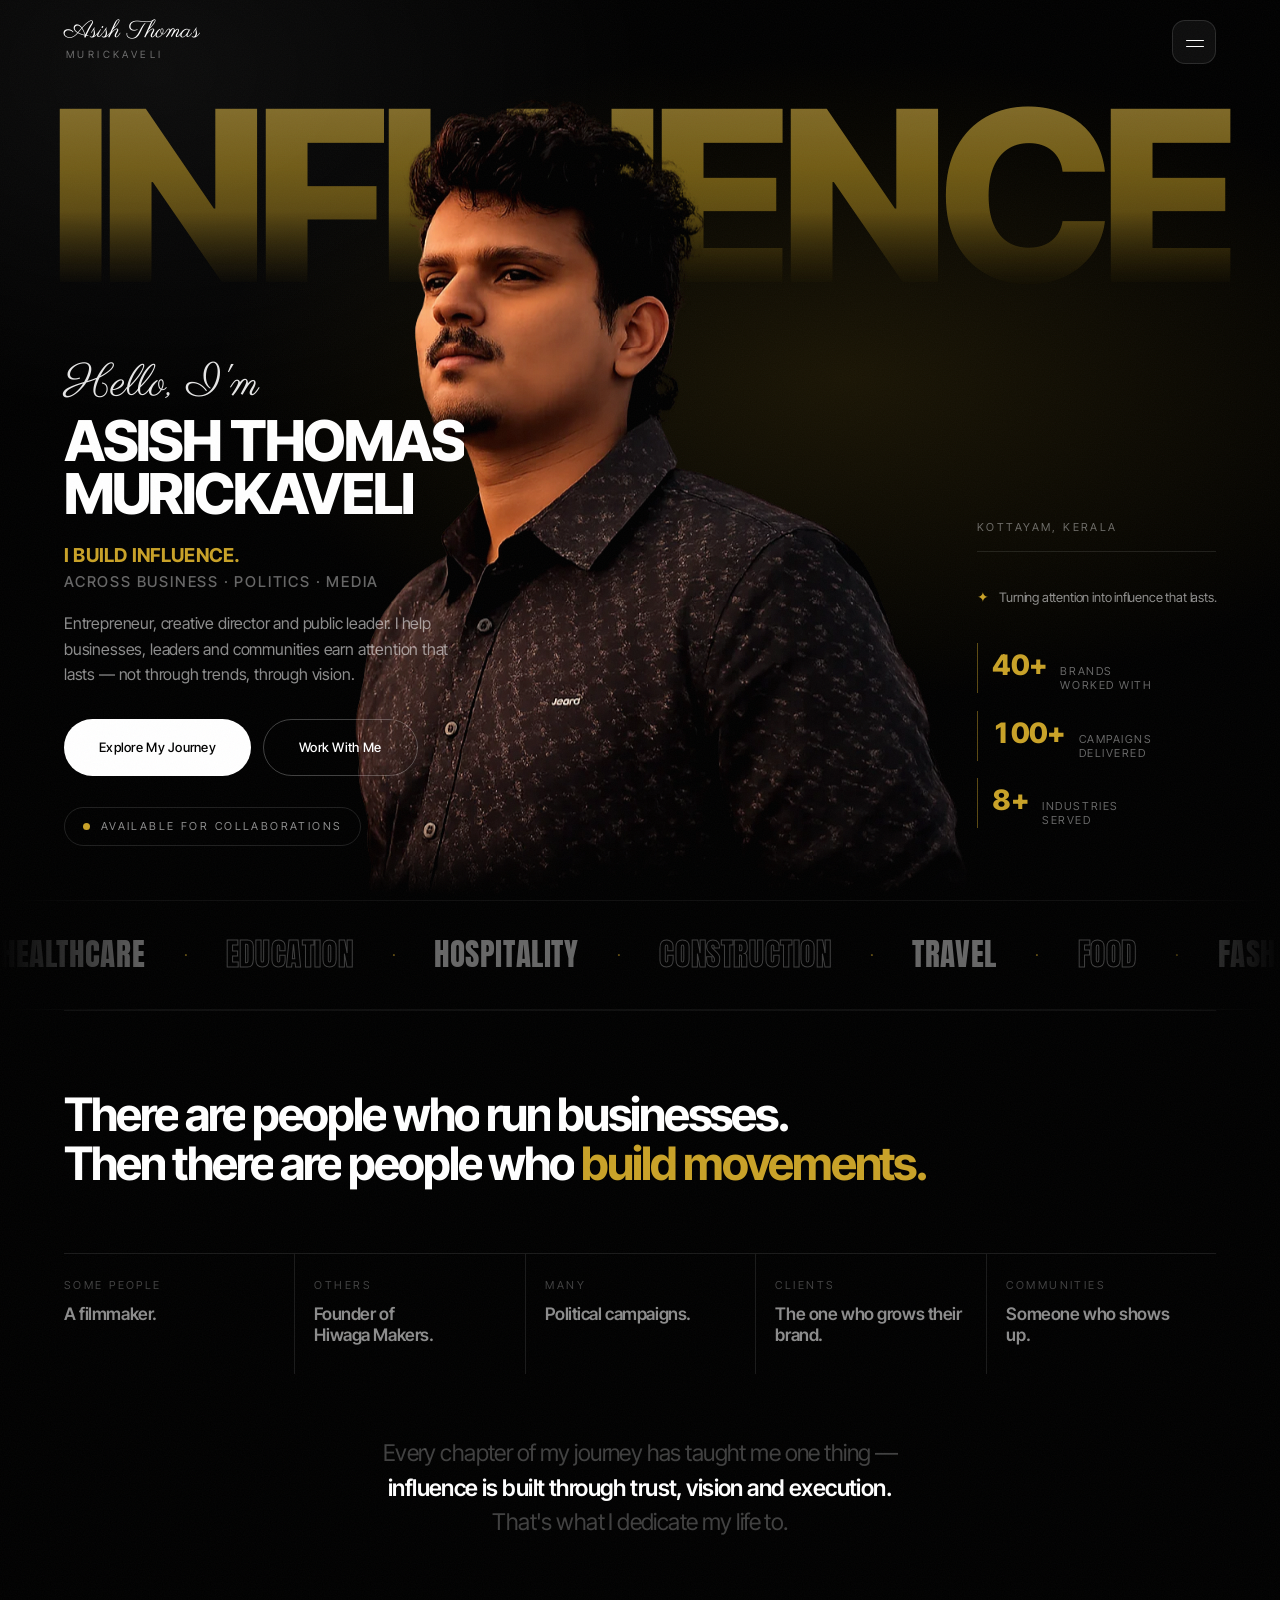
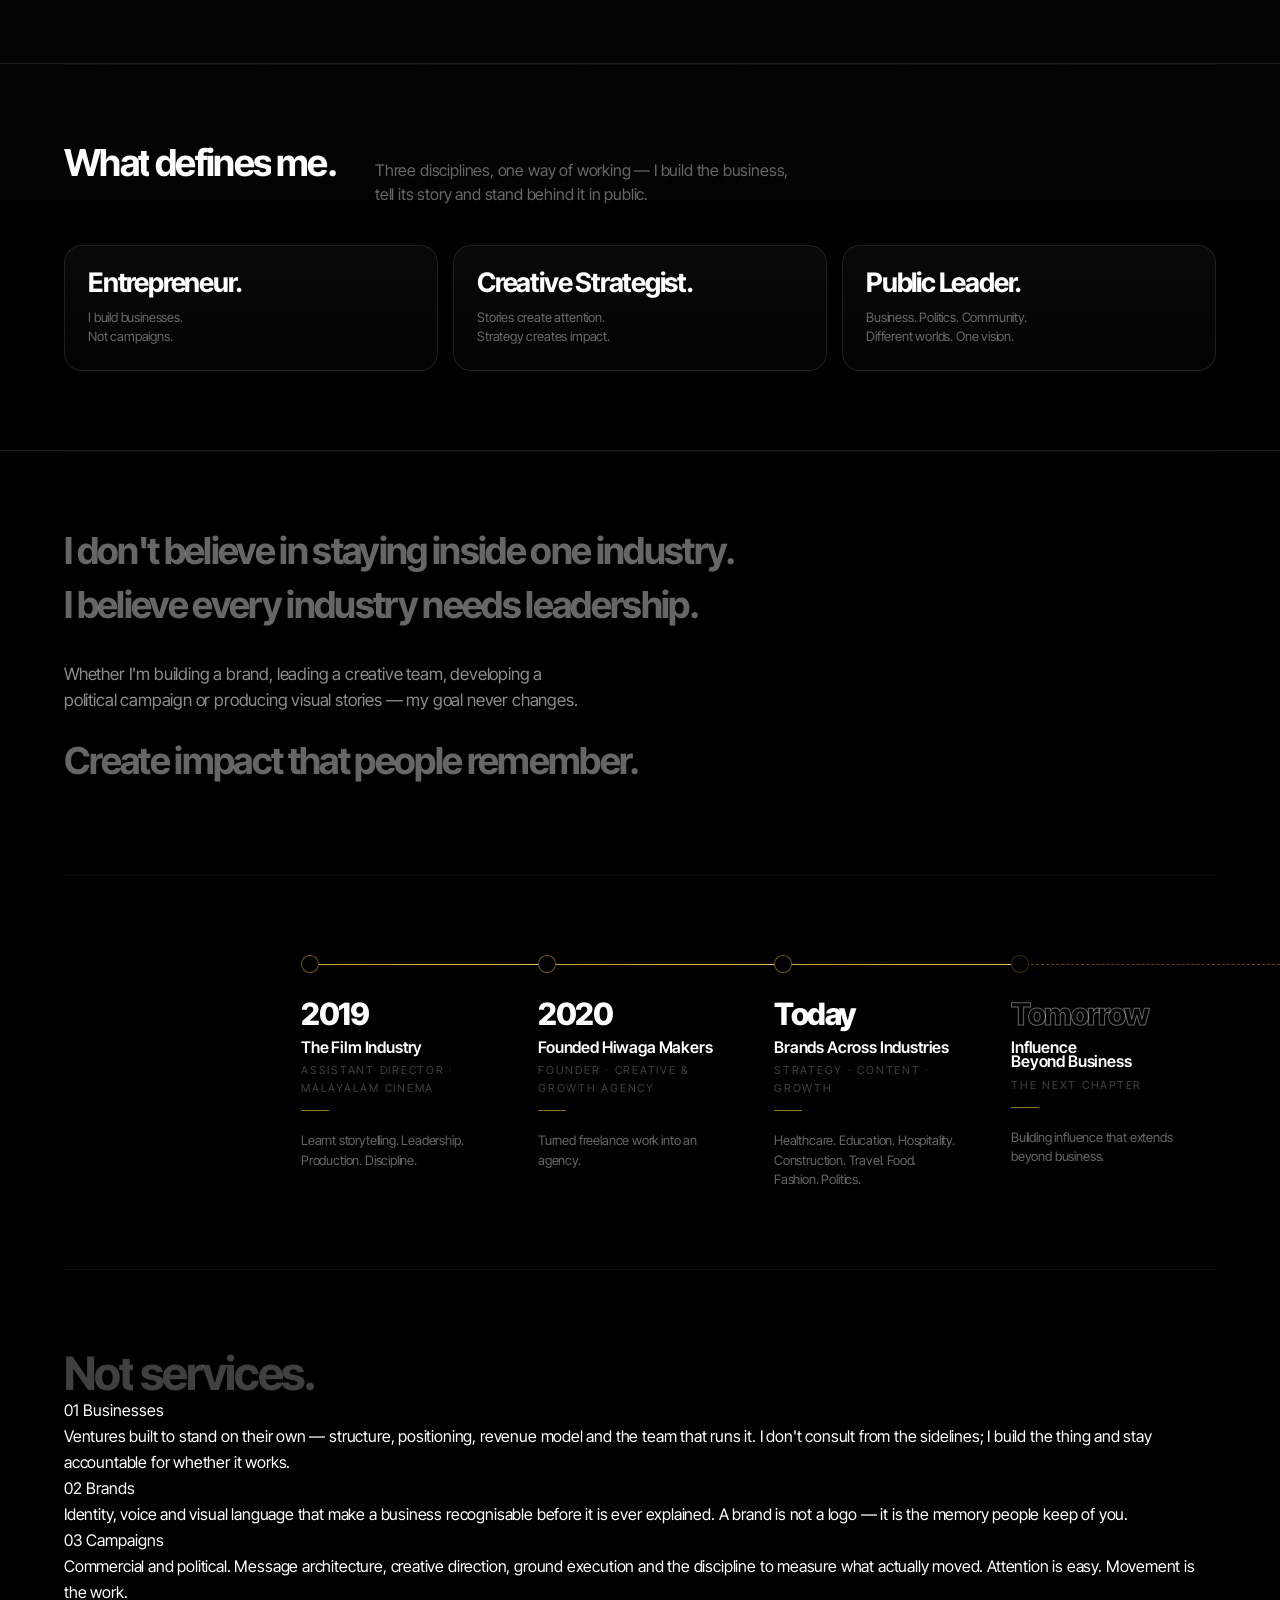
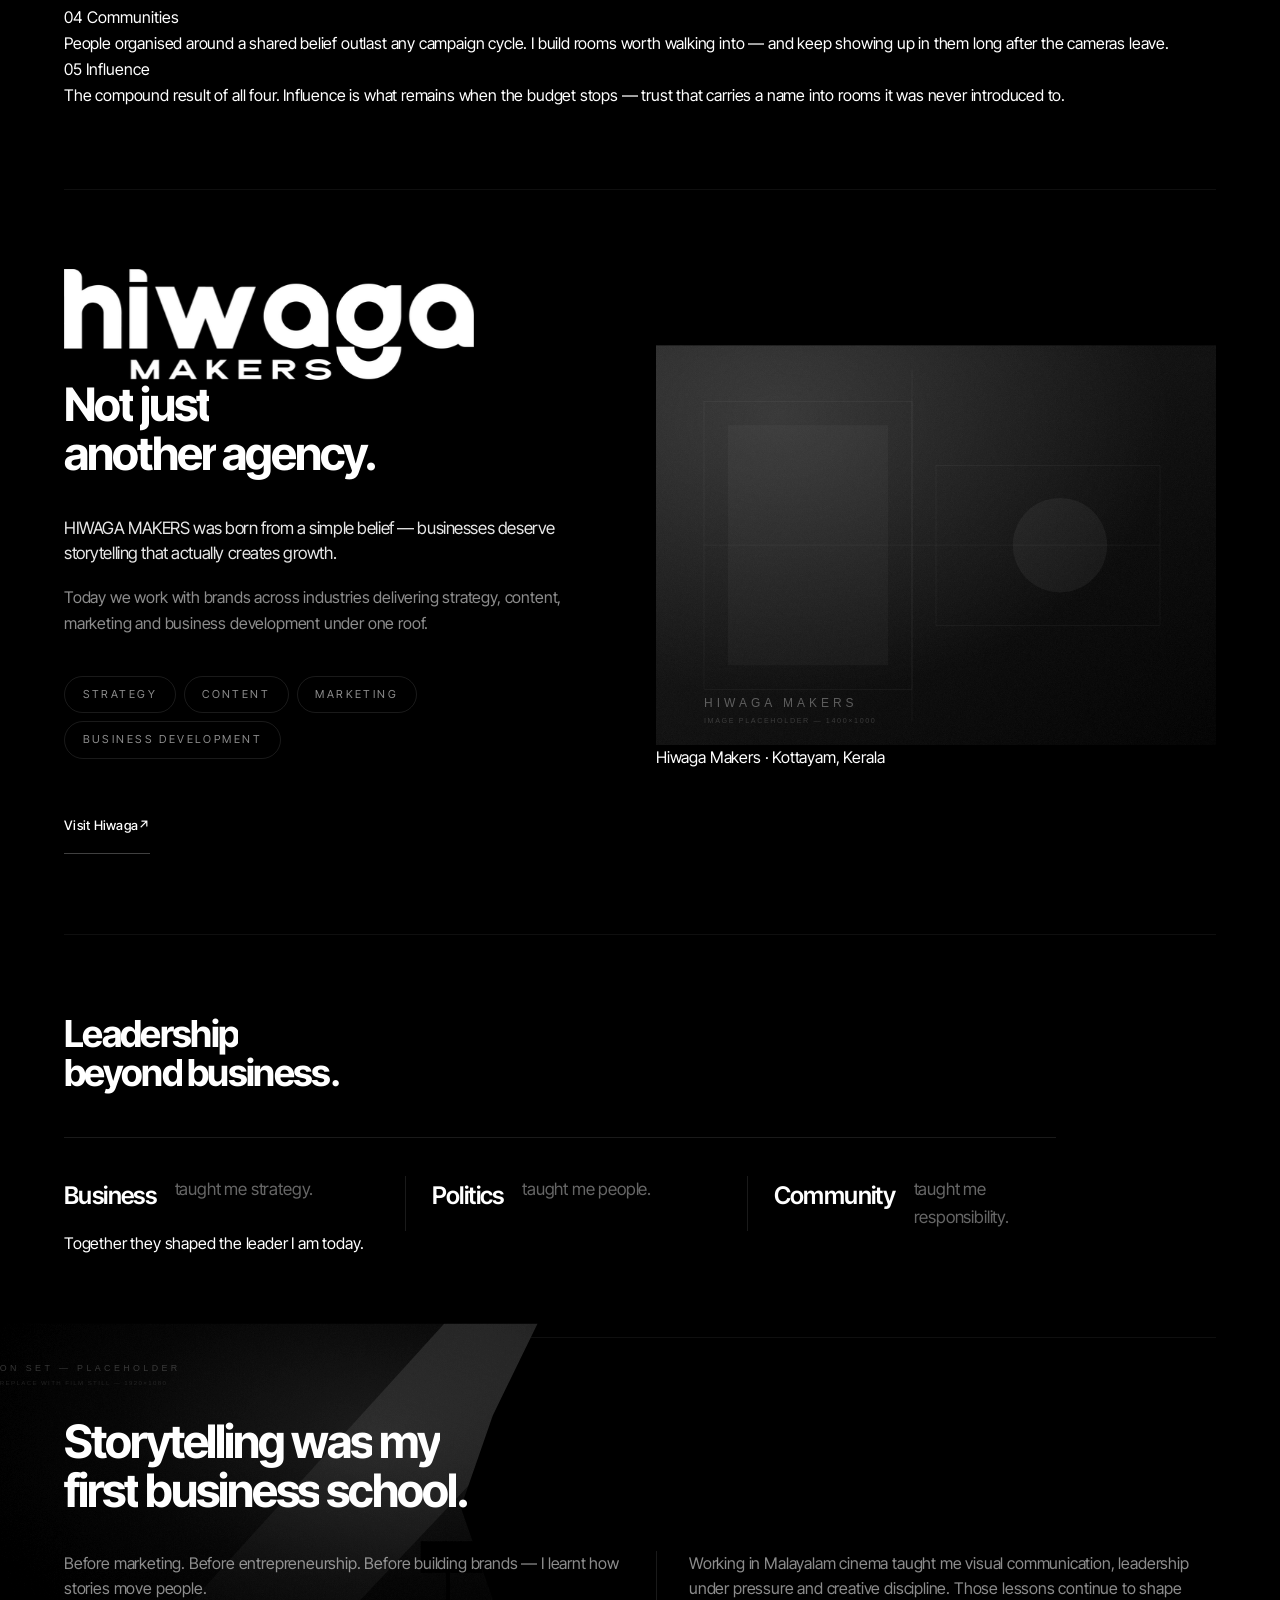
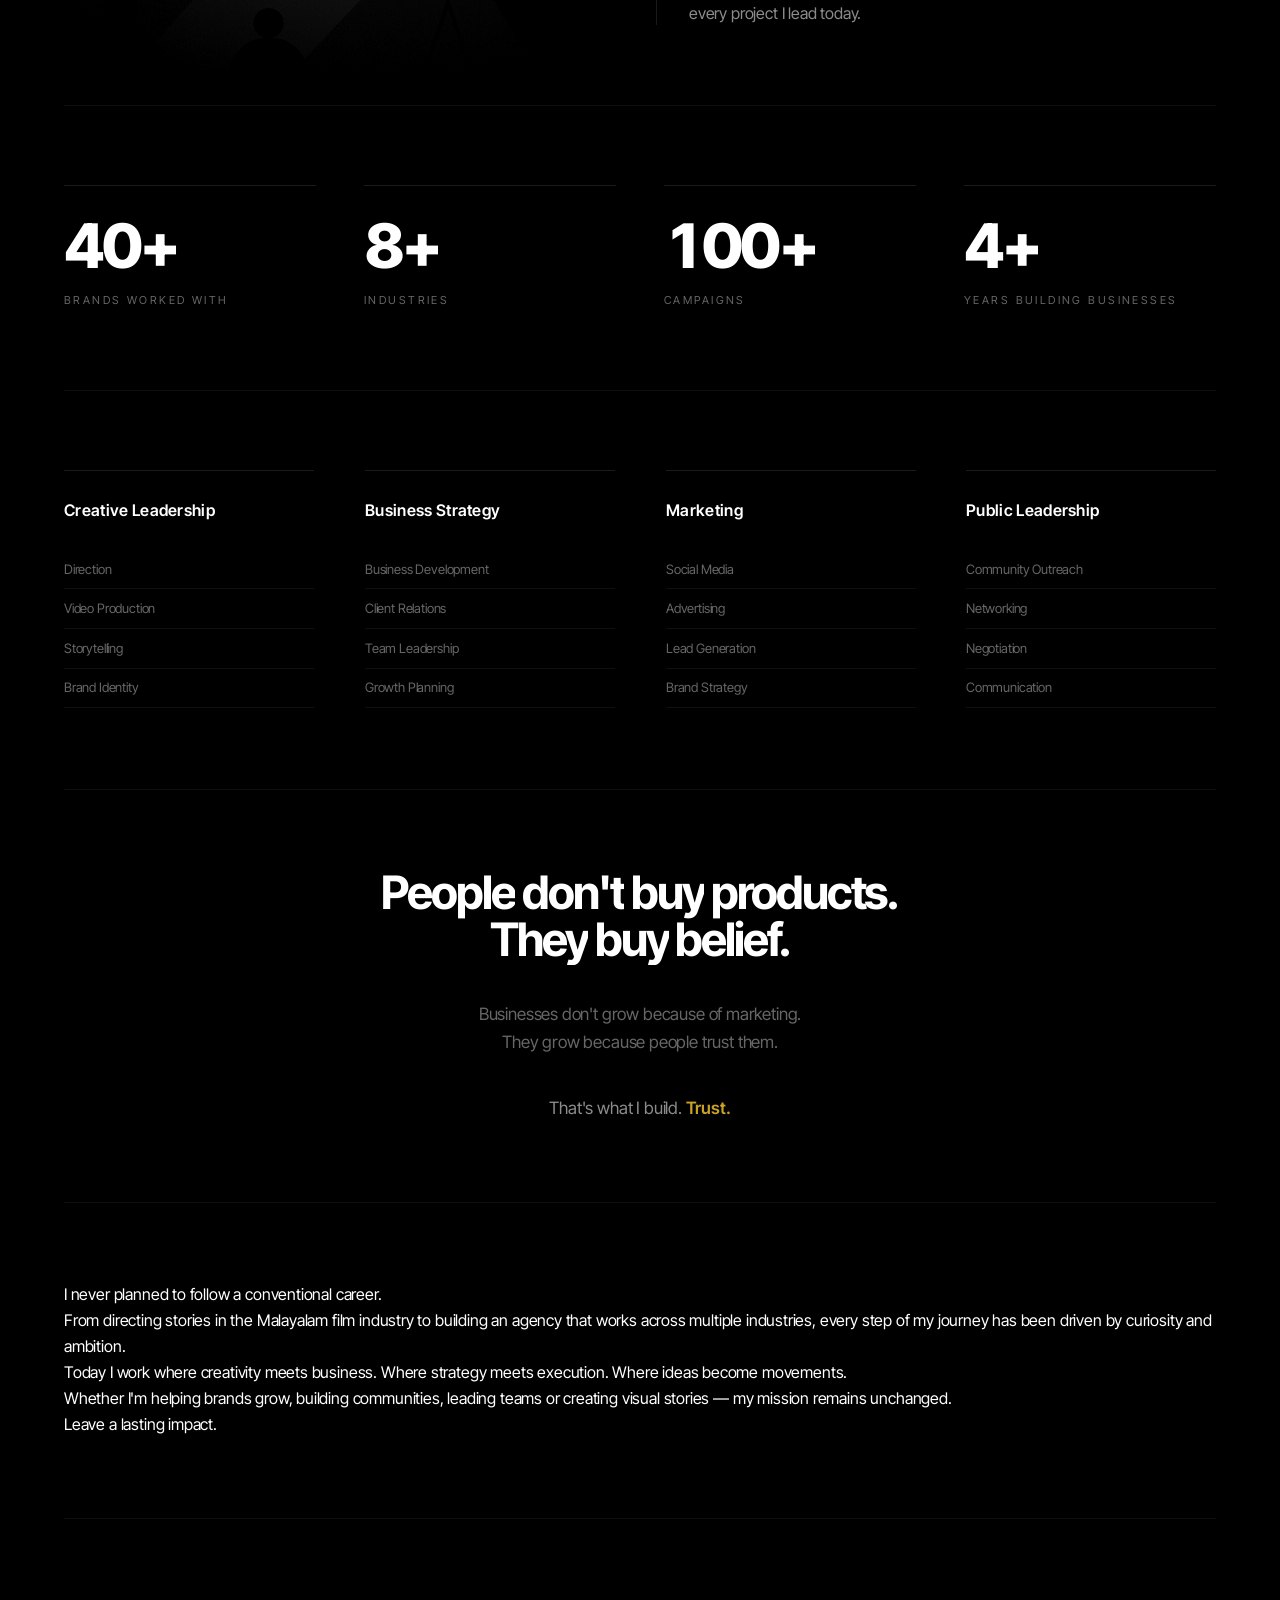
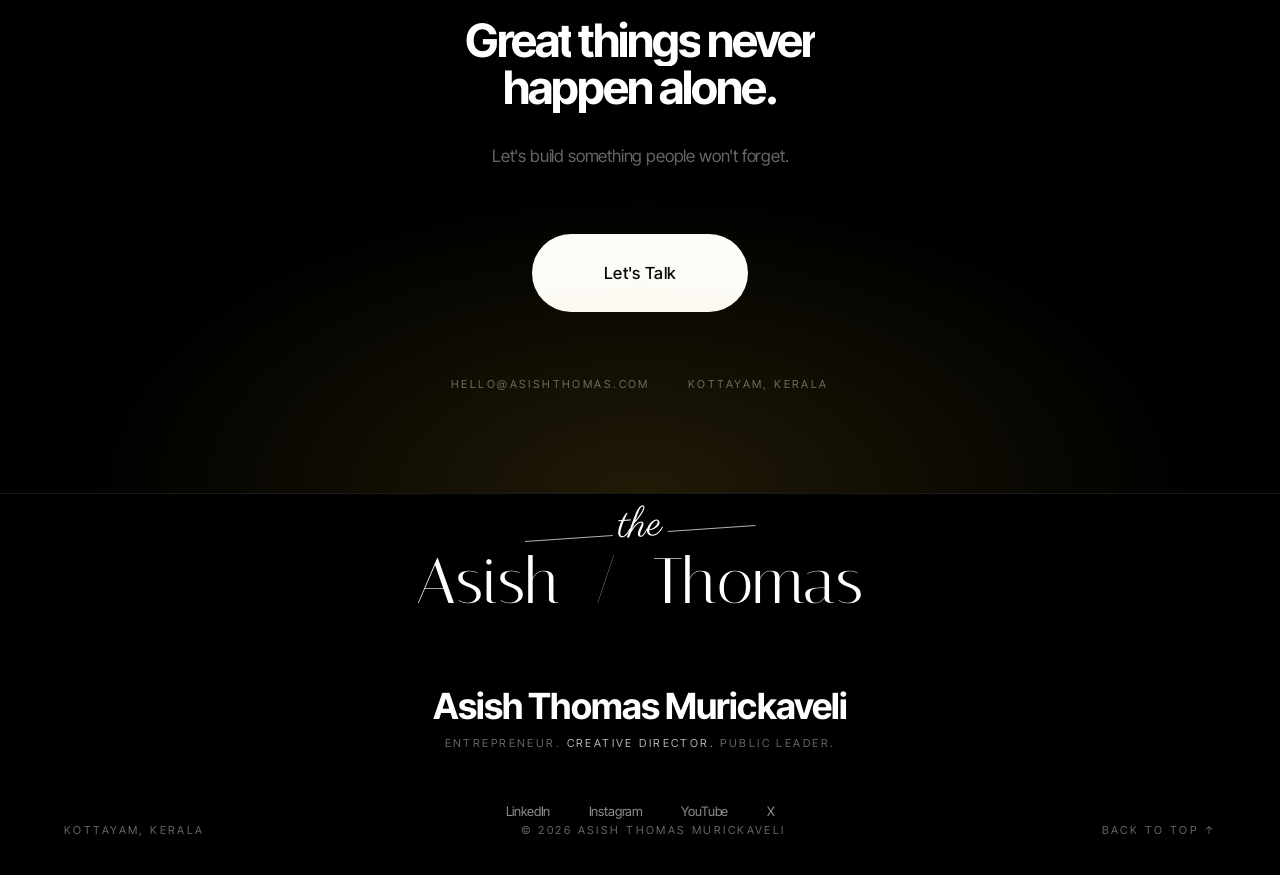
==== commit 9399c1ce: "Change the timeline history" ====
--- a/_shot.html
+++ b/_shot.html
@@ -366,7 +366,7 @@
 
         <li class="track__step" data-reveal data-delay="90">
           <span class="track__node" aria-hidden="true"></span>
-          <p class="track__year">2022</p>
+          <p class="track__year">2020</p>
           <h3 class="track__title">Founded Hiwaga Makers</h3>
           <p class="track__role">Founder · Creative &amp; Growth Agency</p>
           <p class="track__text">Turned freelance work into an agency.</p>
--- a/css/components.css
+++ b/css/components.css
@@ -420,76 +420,95 @@
 }
 
 /* ------------------------------------------------------------
-   ACCORDION
------------------------------------------------------------- */
-.accordion {
-  max-width: 64rem;
-  margin-top: clamp(1.5rem, 3vw, 2.5rem);
-}
-
-.acc { border-top: 1px solid var(--line); }
-.acc:last-child { border-bottom: 1px solid var(--line); }
-
-.acc__head {
-  width: 100%;
-  display: flex;
-  align-items: center;
-  gap: clamp(1rem, 3vw, 2.5rem);
-  padding: clamp(0.9rem, 1.8vw, 1.5rem) 0;
-  text-align: left;
-  transition: padding-left 560ms var(--ease);
-}
-.acc__head:hover { padding-left: clamp(0.5rem, 1.5vw, 1.5rem); }
-
-.acc__index {
-  font-size: var(--fs-label);
-  letter-spacing: var(--ls-wide);
-  color: var(--white-25);
+   PILLARS — five open columns divided by hairlines
+   Everything is visible at once. Hover / focus widens one column and
+   lights it (gold rule, gold number); its neighbours recede.
+------------------------------------------------------------ */
+.pillars {
+  display: flex;
+  margin-top: clamp(1.75rem, 3.5vw, 3rem);
+  border-top: 1px solid var(--line);
+  border-bottom: 1px solid var(--line);
+}
+
+.pillar {
+  position: relative;
+  flex: 1 1 0;
+  min-width: 0;
+  display: flex;
+  flex-direction: column;
+  padding: clamp(1.5rem, 2.5vw, 2.5rem) clamp(1rem, 1.8vw, 1.75rem) clamp(2rem, 3.5vw, 3.5rem);
+  border-left: 1px solid var(--line);
+  outline: none;
+  transition: flex-grow 760ms var(--ease), opacity 520ms var(--ease);
+}
+.pillar:first-child { border-left: 0; padding-left: 0; }
+/* the scroll reveal lives on this wrapper so its transition never fights the hover */
+.pillar__body {
+  flex: 1;
+  display: flex;
+  flex-direction: column;
+}
+.pillar:last-child { padding-right: 0; }
+
+/* the gold rule that draws across the top of the lit column */
+.pillar::before {
+  content: "";
+  position: absolute;
+  top: -1px; left: 0; right: 0;
+  height: 1px;
+  background: linear-gradient(90deg, var(--accent), var(--accent-bright));
+  transform: scaleX(0);
+  transform-origin: left;
+  transition: transform 700ms var(--ease);
+}
+
+.pillar__num {
+  font-size: clamp(2.75rem, 4.6vw, 4.75rem);
+  font-weight: 800;
+  line-height: 0.85;
+  letter-spacing: var(--ls-tight);
   font-variant-numeric: tabular-nums;
-}
-.acc__title {
-  flex: 1;
-  font-size: clamp(1.4rem, 3.4vw, 2.75rem);
+  color: transparent;
+  -webkit-text-stroke: 1px var(--white-25);
+  margin-bottom: clamp(2.5rem, 6vw, 5.5rem);
+  transition: -webkit-text-stroke-color 520ms var(--ease);
+}
+/* influence is the sum of the other four — it carries the gold at rest */
+.pillar:last-child .pillar__num { -webkit-text-stroke-color: rgba(201, 162, 39, 0.5); }
+
+.pillar__title {
+  font-size: clamp(1.25rem, 2vw, 2rem);
   font-weight: 700;
   letter-spacing: var(--ls-tight);
   line-height: 1.02;
+  color: var(--white-90);
+  transition: color 460ms var(--ease);
+}
+.pillar__text {
+  margin-top: clamp(0.75rem, 1.2vw, 1rem);
+  max-width: 34ch;
+  font-size: var(--fs-sm);
+  line-height: 1.55;
   color: var(--white-40);
   transition: color 460ms var(--ease);
 }
-.acc__head:hover .acc__title,
-.acc__head[aria-expanded="true"] .acc__title { color: var(--white); }
-
-.acc__icon {
-  position: relative;
-  width: 20px; height: 20px;
-  flex: 0 0 auto;
-}
-.acc__icon::before,
-.acc__icon::after {
-  content: "";
-  position: absolute;
-  top: 50%; left: 0;
-  width: 100%; height: 1px;
-  background: var(--white-55);
-  transition: transform 520ms var(--ease), background-color 400ms var(--ease);
-}
-.acc__icon::after { transform: rotate(90deg); }
-.acc__head[aria-expanded="true"] .acc__icon::before { background: var(--white); }
-.acc__head[aria-expanded="true"] .acc__icon::after { transform: rotate(0deg); background: var(--white); }
-
-.acc__panel {
-  height: 0;
-  overflow: hidden;
-  transition: height 620ms var(--ease);
-}
-.acc__inner {
-  padding: 0 0 clamp(1.75rem, 4vw, 3rem) clamp(0rem, 6vw, 7.5rem);
-  max-width: 68ch;
-  color: var(--white-55);
-  font-size: var(--fs-lead);
-  line-height: 1.5;
-  opacity: 0;
-  transform: translate3d(0, 14px, 0);
-  transition: opacity 520ms var(--ease) 80ms, transform 520ms var(--ease) 80ms;
-}
-.acc.is-open .acc__inner { opacity: 1; transform: none; }
+
+.pillar:hover,
+.pillar:focus-visible { flex-grow: 1.55; }
+.pillar:hover::before,
+.pillar:focus-visible::before { transform: scaleX(1); }
+.pillar:hover .pillar__num,
+.pillar:focus-visible .pillar__num { -webkit-text-stroke-color: var(--accent-bright); }
+.pillar:hover .pillar__title,
+.pillar:focus-visible .pillar__title { color: var(--white); }
+.pillar:hover .pillar__text,
+.pillar:focus-visible .pillar__text { color: var(--white-70); }
+
+/* the rest recede while one is lit */
+.pillars:hover .pillar:not(:hover),
+.pillars:has(.pillar:focus-visible) .pillar:not(:focus-visible) { opacity: 0.45; }
+
+@media (prefers-reduced-motion: reduce) {
+  .pillar, .pillar::before { transition: none; }
+}
--- a/css/sections.css
+++ b/css/sections.css
@@ -512,7 +512,9 @@
 .track {
   position: relative;
   display: grid;
-  grid-template-columns: repeat(auto-fit, minmax(min(100%, 13rem), 1fr));
+  /* one column per chapter; ≤1024px the track stacks (responsive.css) */
+  --steps: 5;
+  grid-template-columns: repeat(var(--steps), minmax(0, 1fr));
   /* the connectors are drawn as `100% + this`, so the value must be readable */
   --track-gap: clamp(1.5rem, 2.5vw, 2.75rem);
   --node: clamp(1rem, 1.4vw, 1.375rem);
@@ -529,7 +531,7 @@
 
 /* Each step draws the connector running to the next node. The ring is opaque,
    so the line reads as ending at its edge. Fill is driven off the track's
-   --fill (JS, on scroll): a quarter of the total per step. */
+   --fill (JS, on scroll): an equal share of the total per step. */
 .track__step::before {
   content: "";
   position: absolute;
@@ -538,7 +540,7 @@
   width: calc(100% + var(--track-gap));
   height: 1px;
   background: linear-gradient(90deg, var(--accent), var(--accent-bright));
-  transform: scaleX(clamp(0, calc((var(--fill, 0) - var(--i) * 0.25) * 4), 1));
+  transform: scaleX(clamp(0, calc((var(--fill, 0) * var(--steps) - var(--i))), 1));
   transform-origin: left;
 }
 /* the first node reaches back off the page — the track predates the section */
@@ -575,7 +577,7 @@
 .track__step--future .track__node { border-color: rgba(201, 162, 39, 0.28); }
 
 .track__year {
-  font-size: clamp(1.75rem, 2.9vw, 2.75rem);
+  font-size: clamp(1.75rem, 2.4vw, 2.5rem);
   font-weight: 800;
   line-height: 0.95;
   letter-spacing: var(--ls-tight);
--- a/css/responsive.css
+++ b/css/responsive.css
@@ -65,7 +65,10 @@
 
   /* The track stacks, so every connector turns vertical: each step's line
      drops from its own node to the next one instead of running right. */
-  .track { gap: clamp(1.25rem, 3vw, 2rem); }
+  .track {
+    grid-template-columns: minmax(0, 1fr);
+    gap: clamp(1.25rem, 3vw, 2rem);
+  }
   .track__step {
     padding-top: 0;
     padding-left: calc(var(--node) + clamp(1rem, 3vw, 1.5rem));
@@ -81,7 +84,7 @@
     width: 1px;
     height: calc(100% + var(--track-gap) - var(--node));
     background: linear-gradient(180deg, var(--accent), var(--accent-bright));
-    transform: scaleY(clamp(0, calc((var(--fill, 0) - var(--i) * 0.25) * 4), 1));
+    transform: scaleY(clamp(0, calc((var(--fill, 0) * var(--steps) - var(--i))), 1));
     transform-origin: top;
   }
   /* the last chapter's dash stops with the step — there is nothing after it */
@@ -175,10 +178,34 @@
   /* the orbit is a wide-screen flourish — on a phone it just crowds the type */
   .orbit { display: none; }
 
-  .acc__head { gap: 1rem; }
-  .acc__inner { padding-left: 0; }
 
   .footer__bottom { justify-content: center; text-align: center; }
+}
+
+/* ---------- ≤ 900px : the pillars stack into rows ---------- */
+@media (max-width: 900px) {
+  .pillars { flex-direction: column; border-bottom: 0; }
+  .pillar,
+  .pillar:first-child,
+  .pillar:last-child {
+    padding: clamp(1.25rem, 4vw, 1.75rem) 0;
+    border-left: 0;
+    border-bottom: 1px solid var(--line);
+  }
+  .pillar__body {
+    display: grid;
+    grid-template-columns: auto minmax(0, 1fr);
+    column-gap: clamp(1rem, 4vw, 1.75rem);
+    align-content: start;
+  }
+  .pillar__num {
+    grid-row: span 2;
+    font-size: clamp(2rem, 9vw, 2.75rem);
+    margin: 0;
+    padding: 0;
+  }
+  .pillar__text { max-width: 60ch; color: var(--white-55); }
+  .pillars:hover .pillar:not(:hover) { opacity: 1; }
 }
 
 /* ---------- ≤ 420px : small phones ---------- */
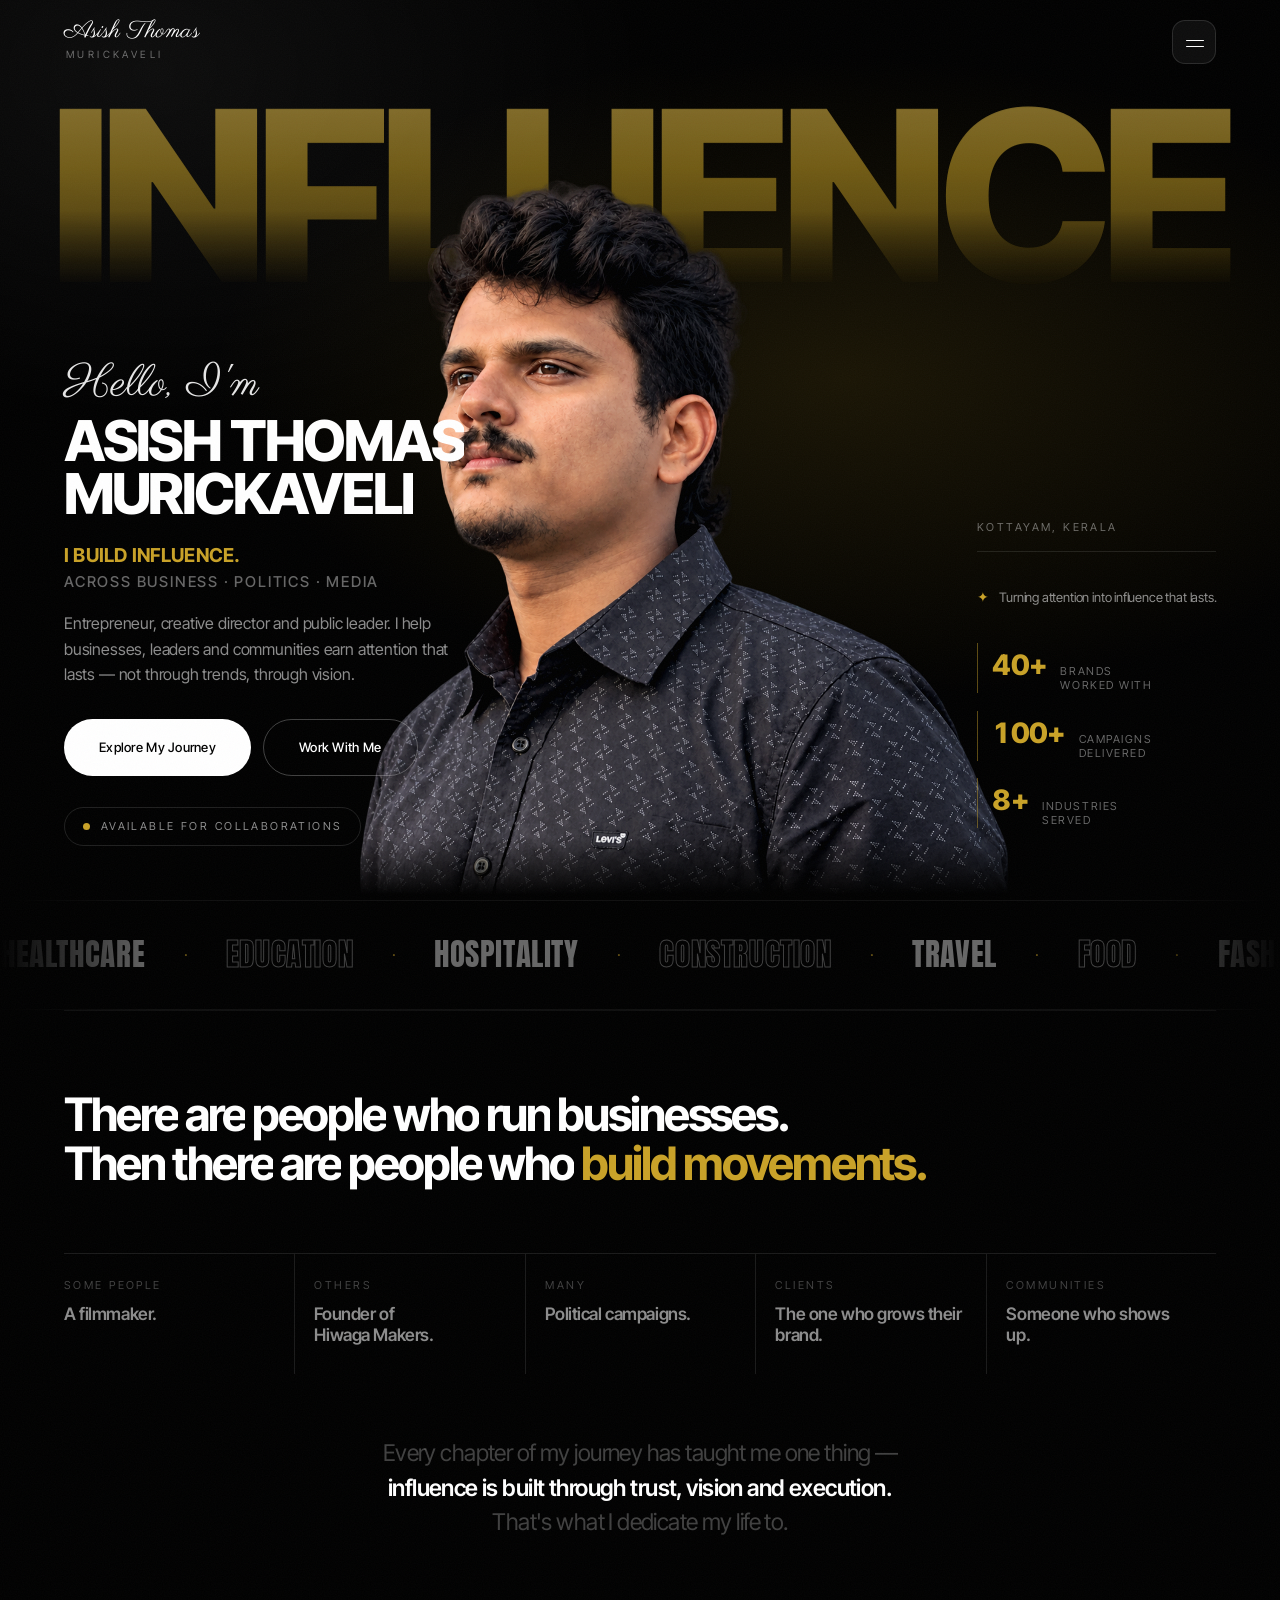
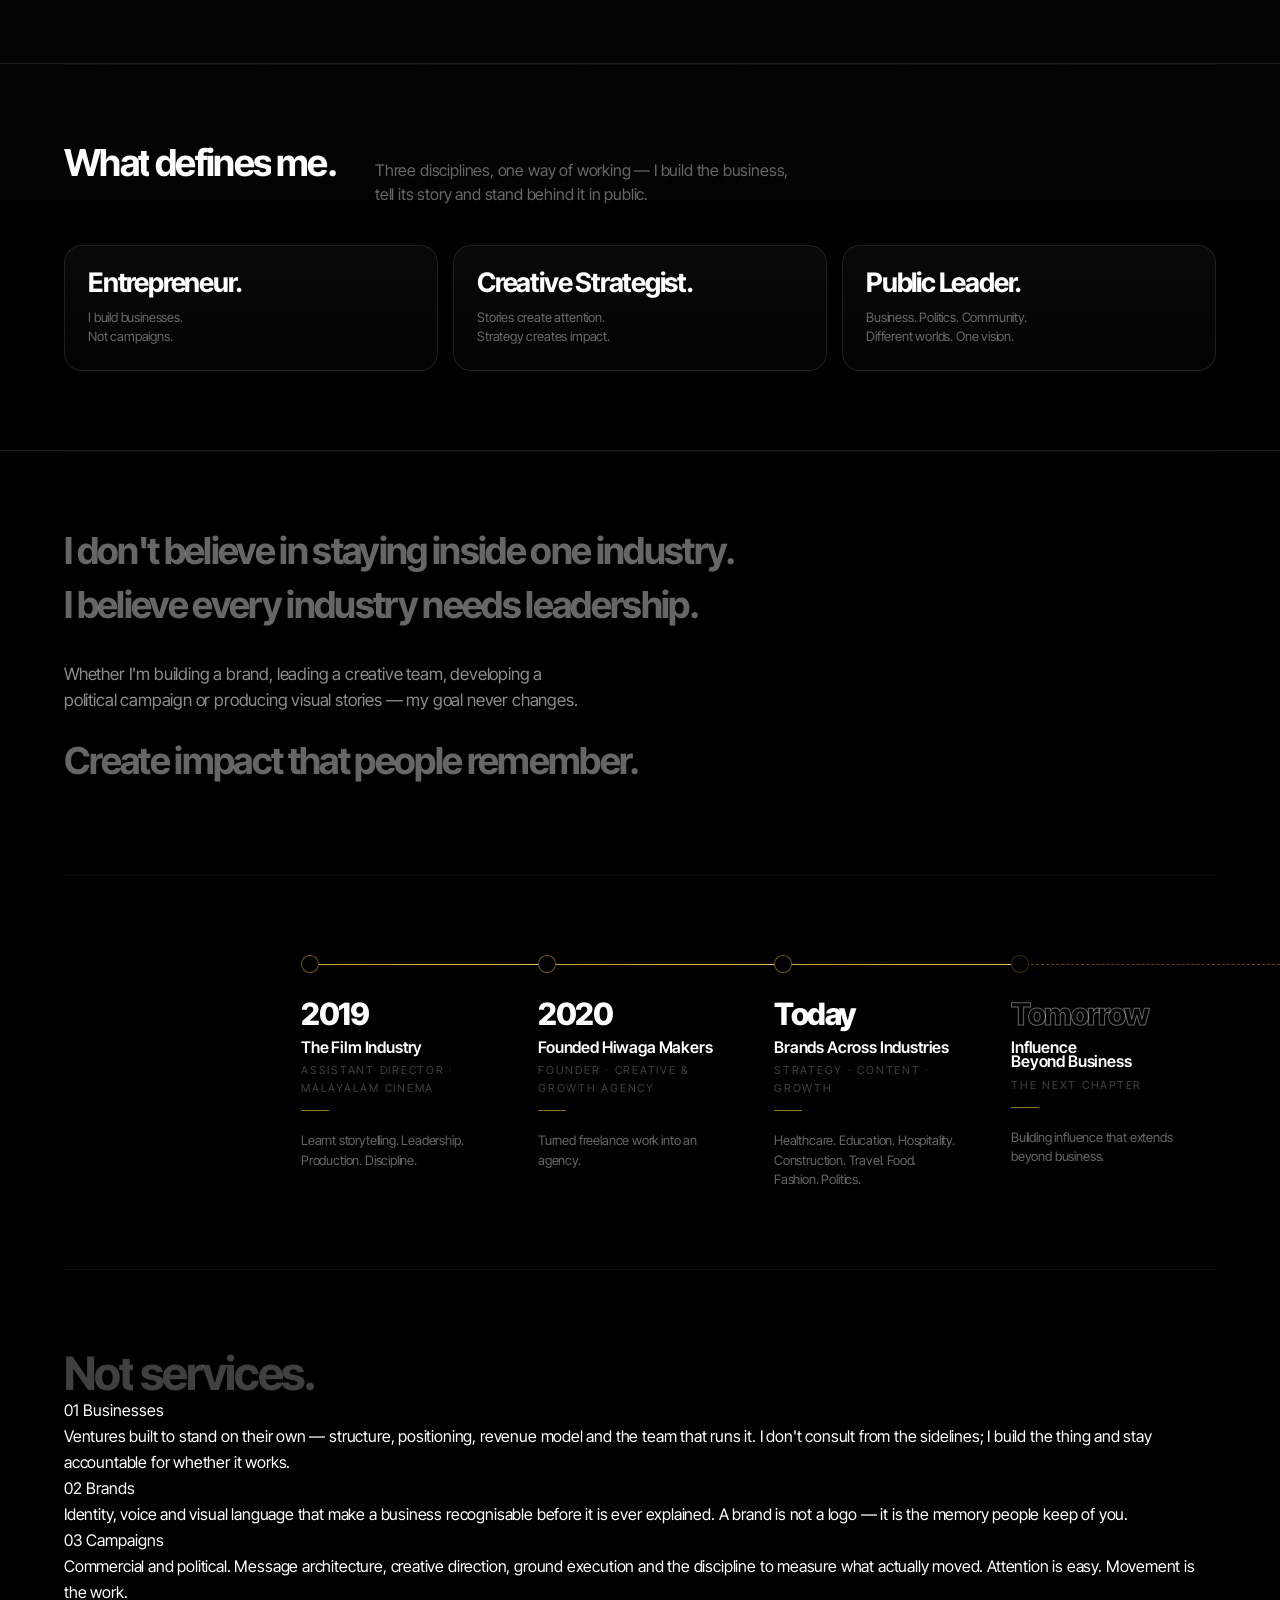
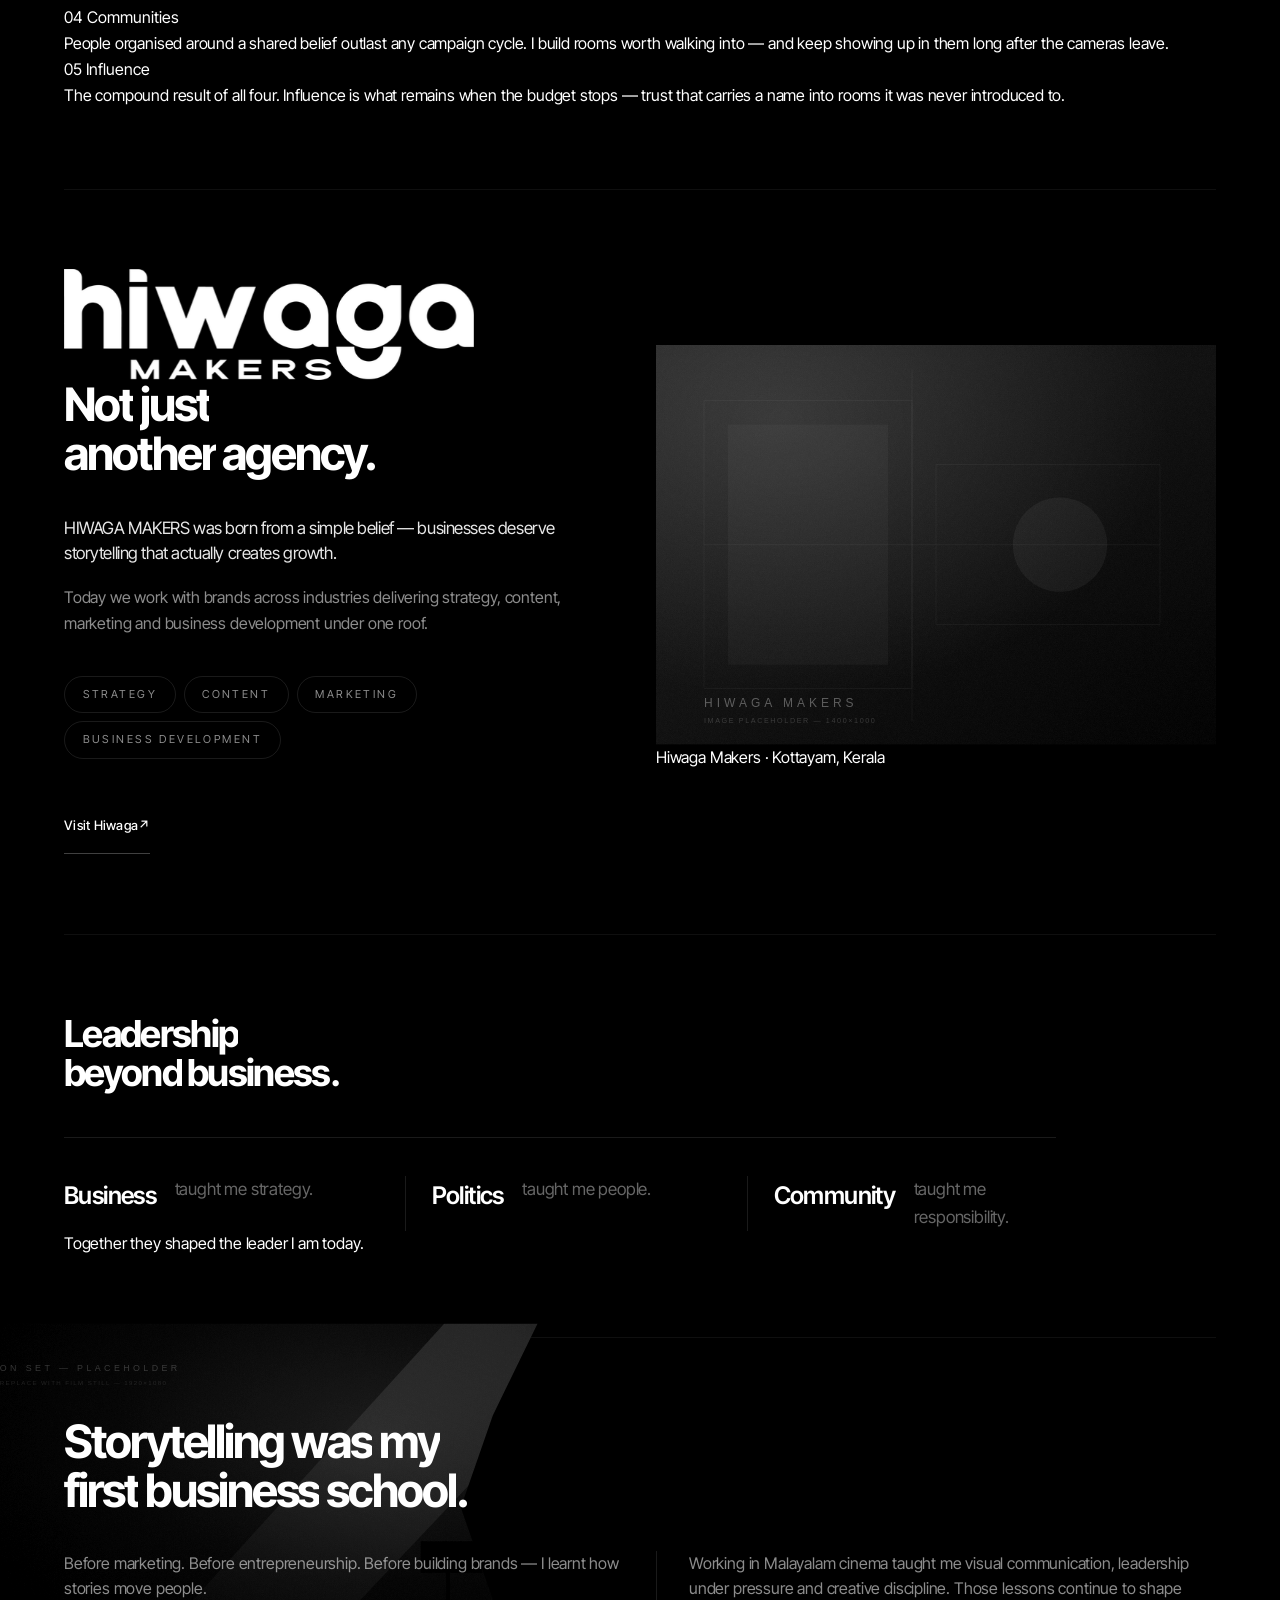
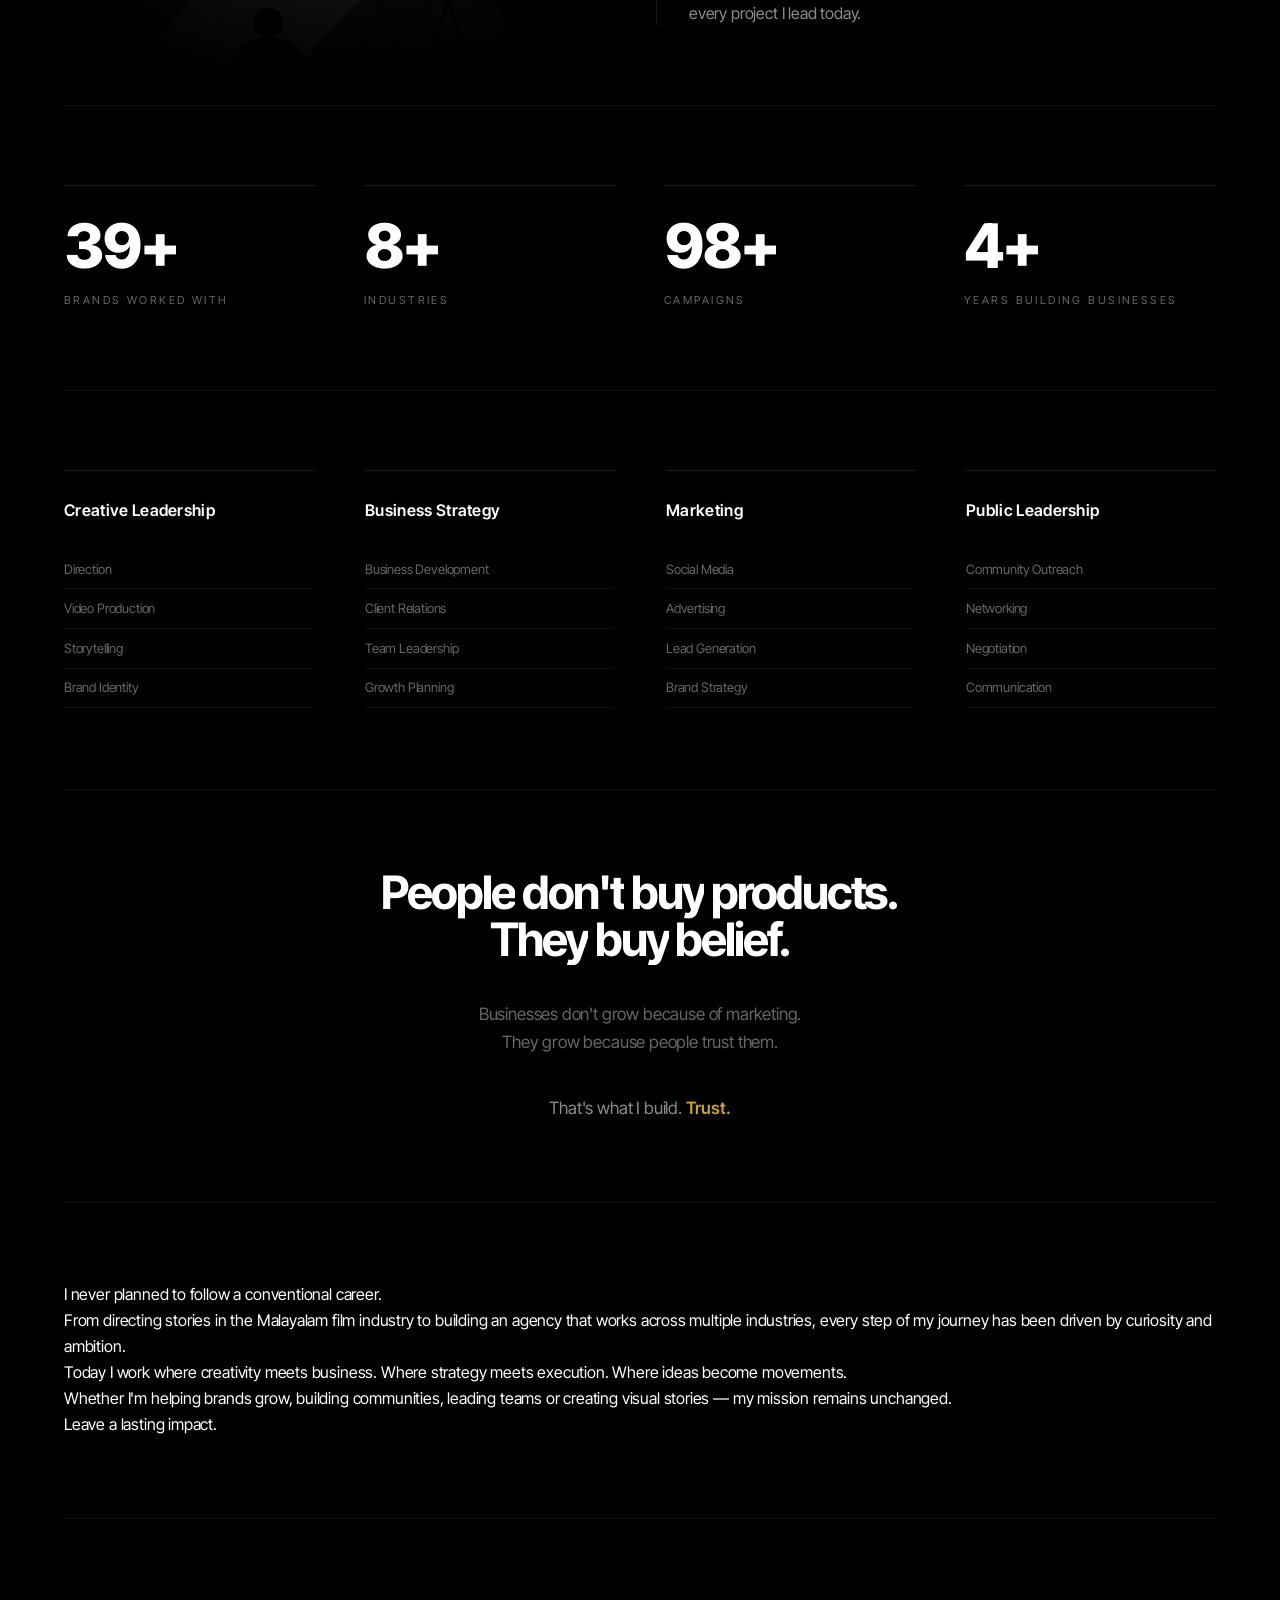
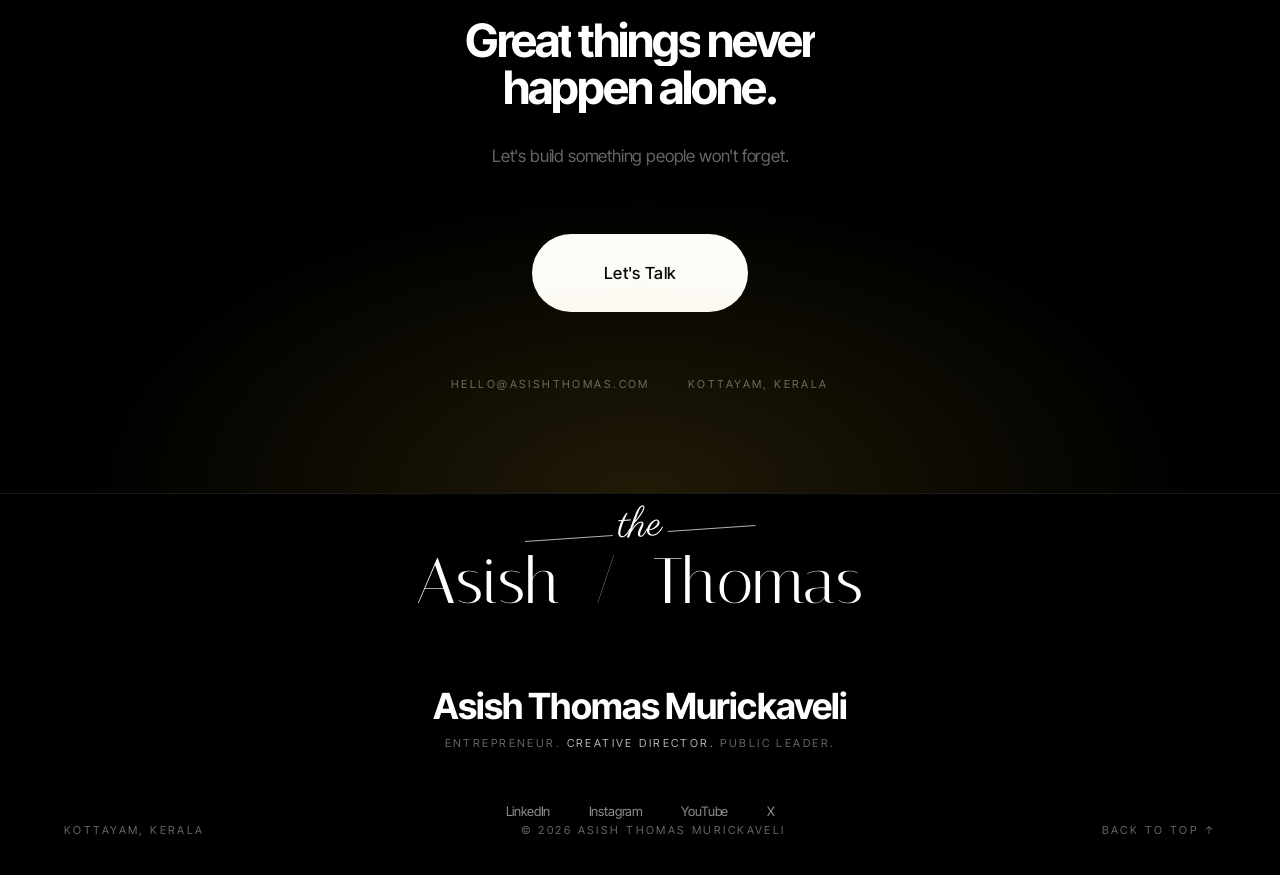
==== commit 00d6e896: "Implement the new UI for personal photo" ====
--- a/_shot.html
+++ b/_shot.html
@@ -16,7 +16,7 @@
   <meta property="og:type" content="website" />
   <meta property="og:title" content="Asish Thomas Murickaveli — I Build Influence" />
   <meta property="og:description" content="Entrepreneur. Creative Director. Public Leader. I help businesses, leaders and communities earn attention that lasts." />
-  <meta property="og:image" content="assets/img/portrait.png" />
+  <meta property="og:image" content="assets/img/asish.png" />
   <meta property="og:url" content="https://asishthomas.com/" />
   <meta name="twitter:card" content="summary_large_image" />
 
@@ -39,7 +39,7 @@
   <link rel="icon" href="assets/img/favicon.svg" type="image/svg+xml" />
 
   <!-- The hero portrait is the LCP element — fetch it alongside the CSS -->
-  <link rel="preload" as="image" href="assets/img/portrait.webp" type="image/webp" fetchpriority="high" />
+  <link rel="preload" as="image" href="assets/img/asish.png" type="image/png" fetchpriority="high" />
 
   <!-- Flag JS support before first paint so no-JS visitors still see everything -->
   <script>document.documentElement.classList.add('js');</script>
@@ -164,12 +164,11 @@
          into the section edge. WebP first, PNG for older Safari. -->
     <div class="hero__media" data-parallax="0.06">
       <picture>
-        <source srcset="assets/img/portrait.webp" type="image/webp" />
         <img
-          src="assets/img/portrait.png"
+          src="assets/img/asish.png"
           alt="Portrait of Asish Thomas Murickaveli"
           class="hero__img"
-          width="767" height="984"
+          width="1323" height="1189"
           fetchpriority="high" decoding="async" />
       </picture>
     </div>
@@ -628,7 +627,7 @@
       <h2 class="contact__big" data-split>Great things never<br />happen alone.</h2>
       <p class="contact__sub" data-reveal>Let's build something people won't forget.</p>
 
-      <a href="mailto:hello@asishthomas.com" class="btn btn--big"><span>Let's Talk</span></a>
+      <a href="https://wa.me/919447853656" target="_blank" rel="noopener" class="btn btn--big"><span>Let's Talk</span></a>
 
       <div class="contact__meta">
         <a href="mailto:hello@asishthomas.com" data-reveal>hello@asishthomas.com</a>
--- a/css/sections.css
+++ b/css/sections.css
@@ -57,11 +57,14 @@
 .hero__media {
   position: absolute;
   z-index: 2;
-  top: calc(var(--nav-h) + 1.5vh);
+  /* starts below the nav so the face clears the name column, and is capped
+     at 720px tall: the content column stops widening at --maxw, so on tall
+     screens an uncapped portrait would grow back over the copy */
+  top: max(calc(var(--nav-h) + 10vh), calc(100% - 720px));
   bottom: 0;
-  /* right edge lands on the inner boundary of the side rail, so the subject
-     never runs under the record — the same relationship as the reference */
-  right: calc((100% - var(--hero-col)) / 2 + 15rem);
+  /* the photo carries empty space on its left, so its box tucks slightly
+     under the side rail — the subject itself still ends at the rail edge */
+  right: calc((100% - var(--hero-col)) / 2 + 12rem);
   pointer-events: none;
   will-change: translate;
 }
@@ -165,6 +168,7 @@
   color: var(--white-55);
 }
 .hero__pill .dot {
+  flex: none;
   width: 7px; height: 7px;
   border-radius: 50%;
   background: var(--accent);
--- a/css/responsive.css
+++ b/css/responsive.css
@@ -169,7 +169,6 @@
   }
   .hero__name { line-height: 0.94; }
   .hero__actions .btn { flex: 1 1 auto; }
-  .hero__pill { flex-wrap: wrap; row-gap: 0.35rem; }
   .hero__stats { gap: 1.25rem; }
   .hero__stats li { padding-left: 0.7rem; }
 
@@ -214,6 +213,7 @@
   .btn { --btn-pad-x: 1.5rem; width: 100%; }
   .hero__stats { flex-direction: column; gap: 0.85rem; }
   .hero__pill em { padding-left: 0; border-left: 0; }
+  .hero__pill { gap: 0.6rem; padding-inline: 1rem; letter-spacing: 0.1em; }
   .wordmark__name { font-size: 1.5rem; }
 }
 
